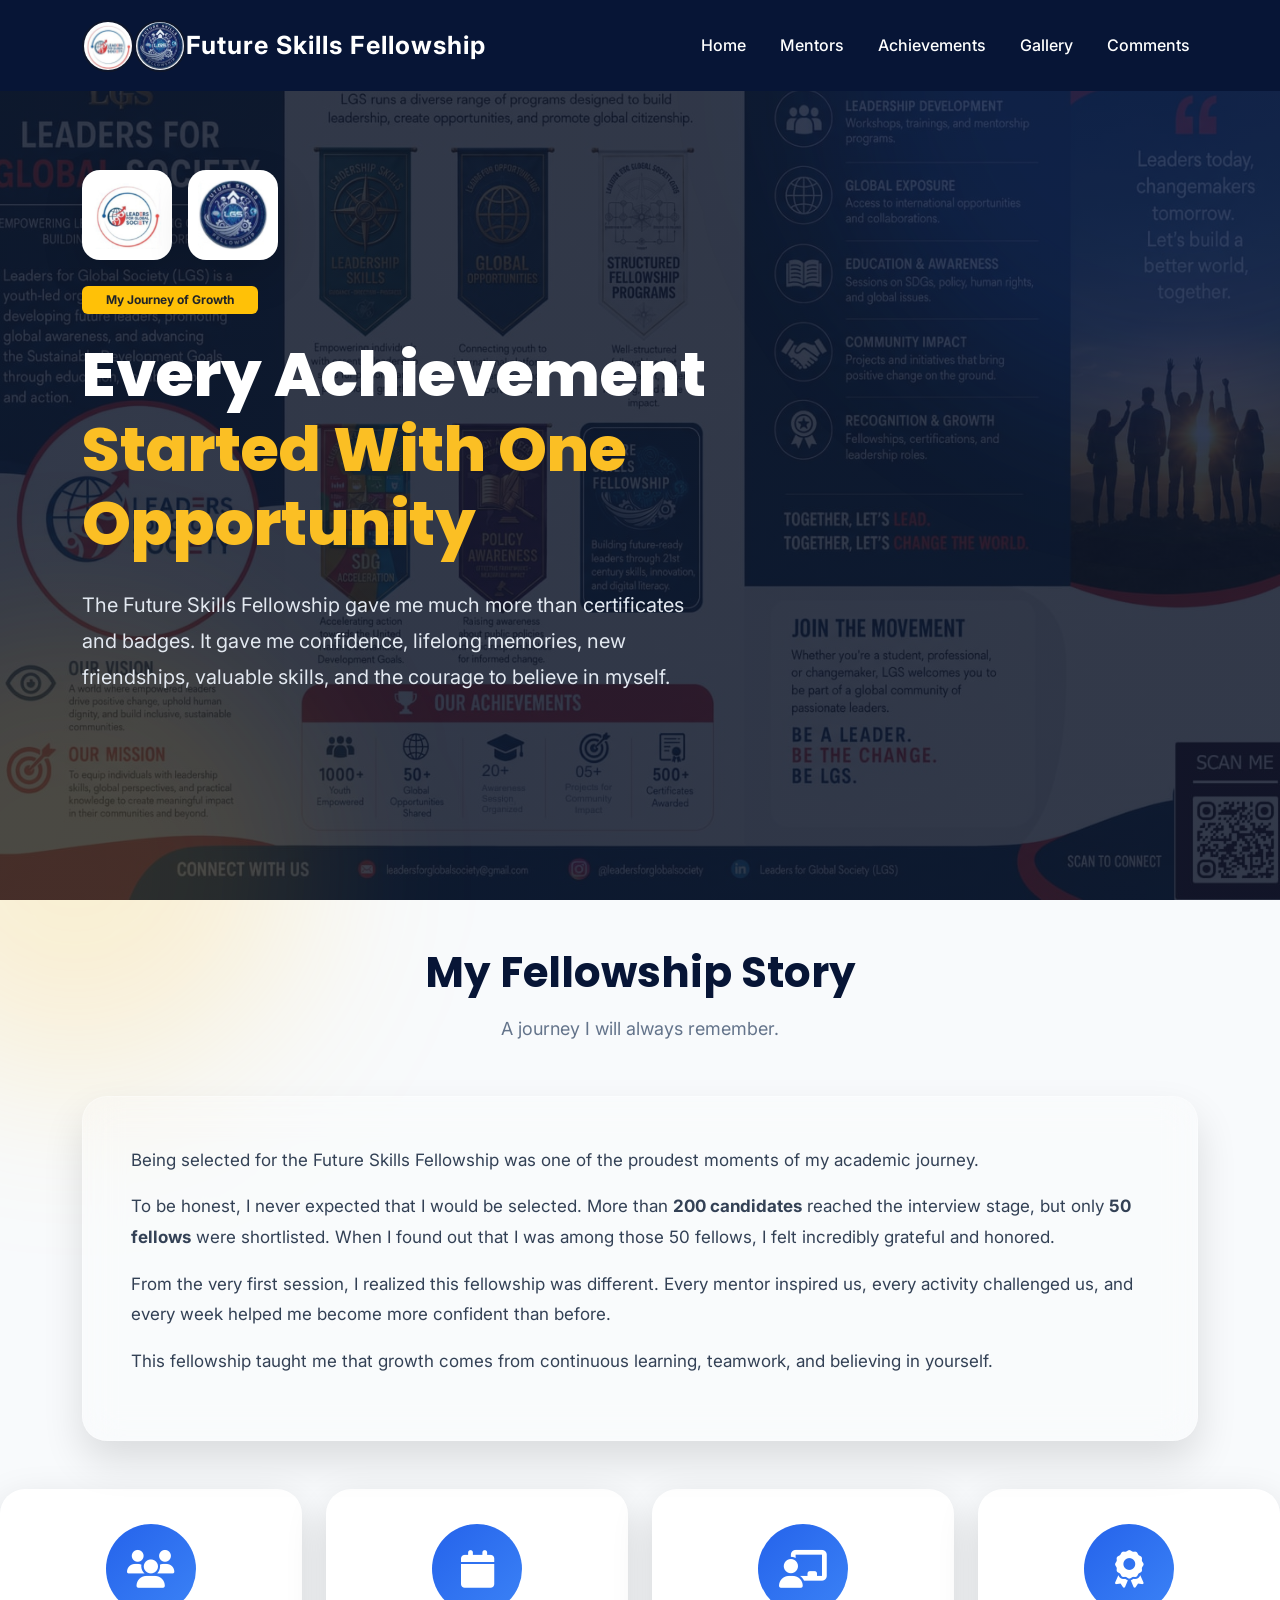
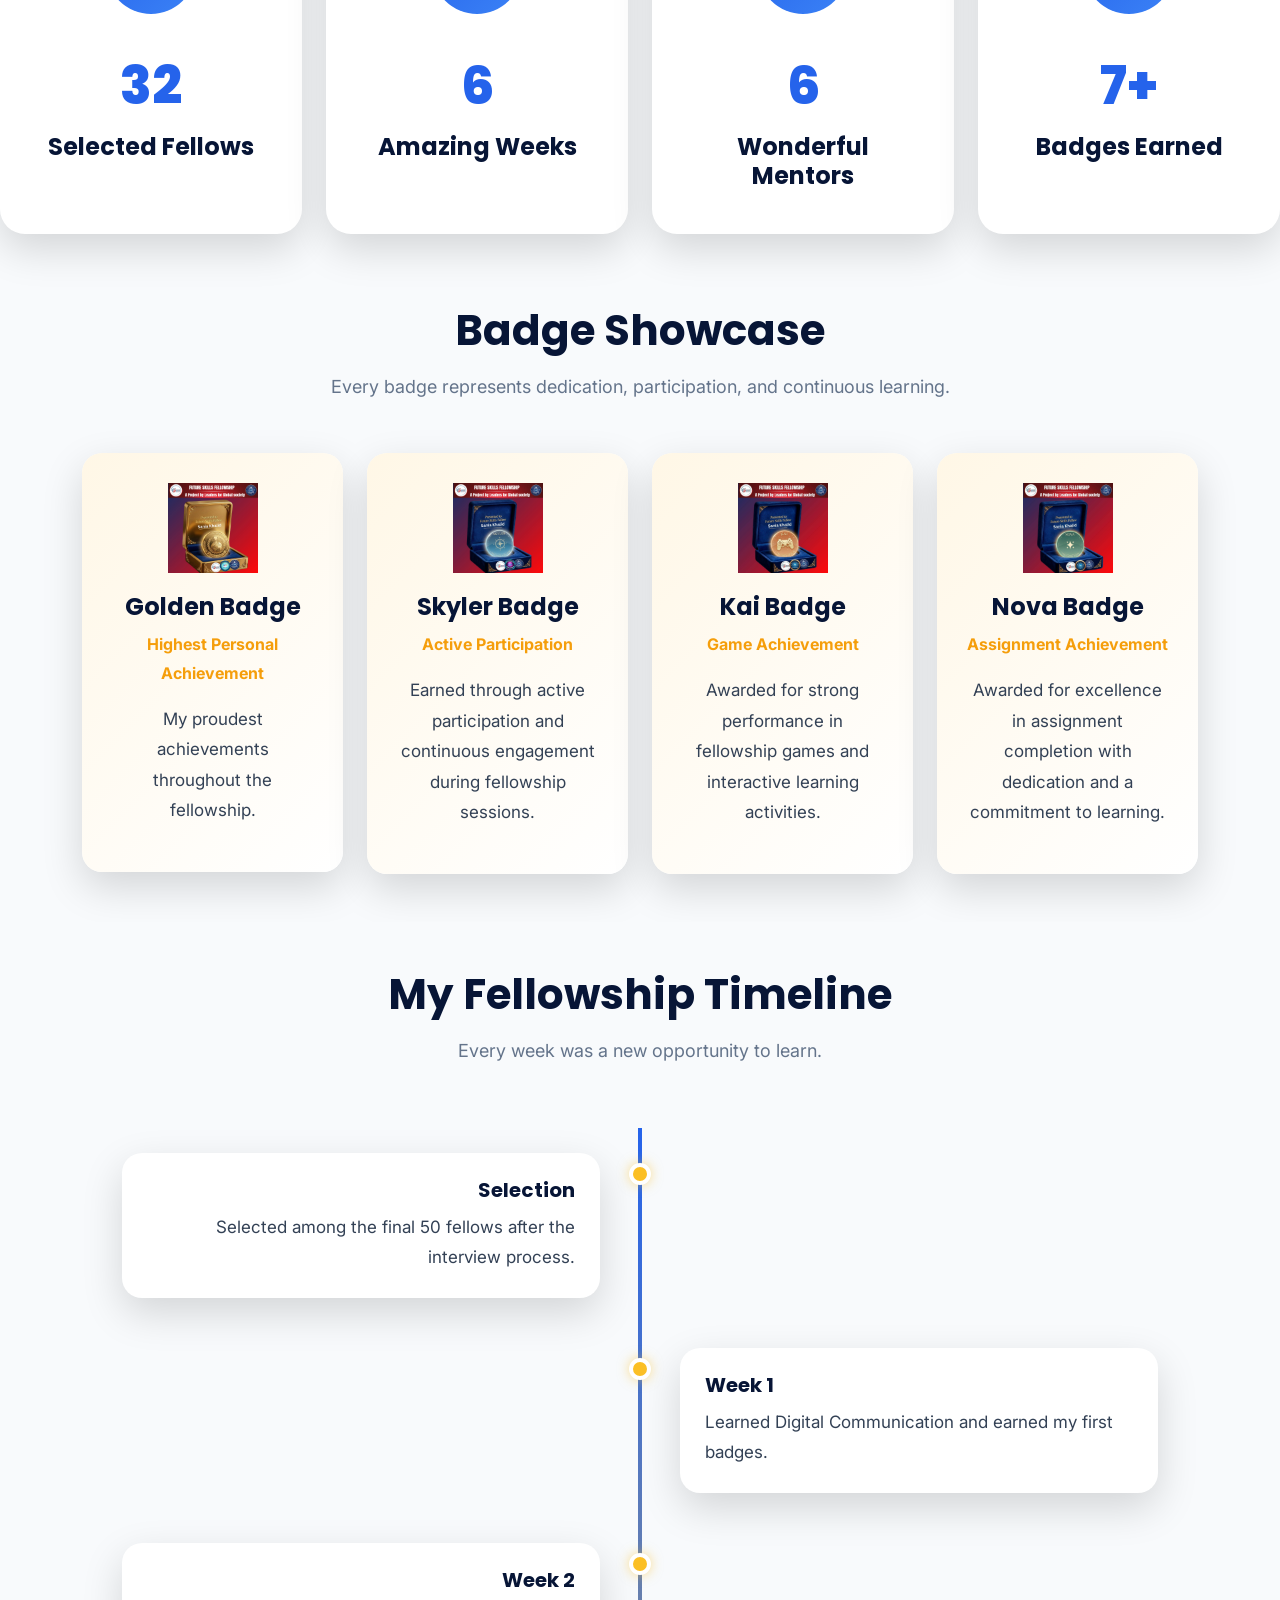
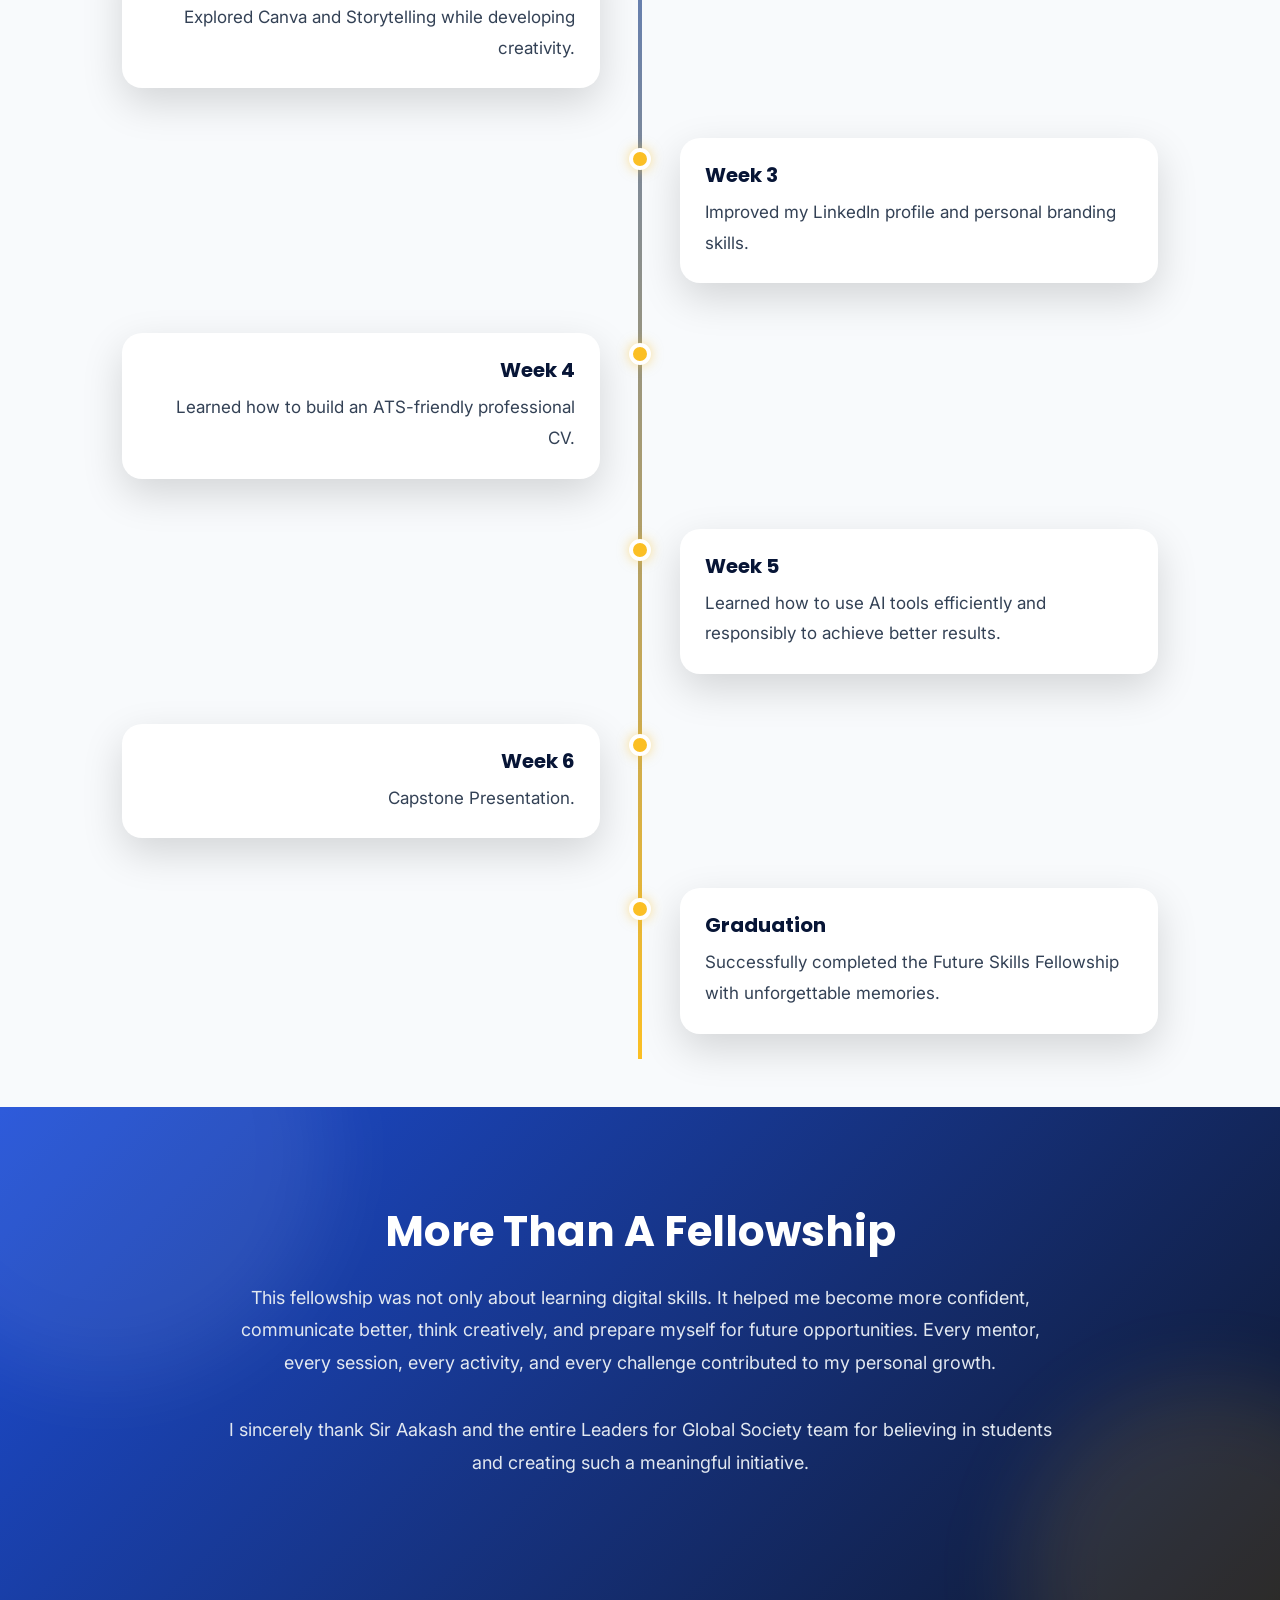
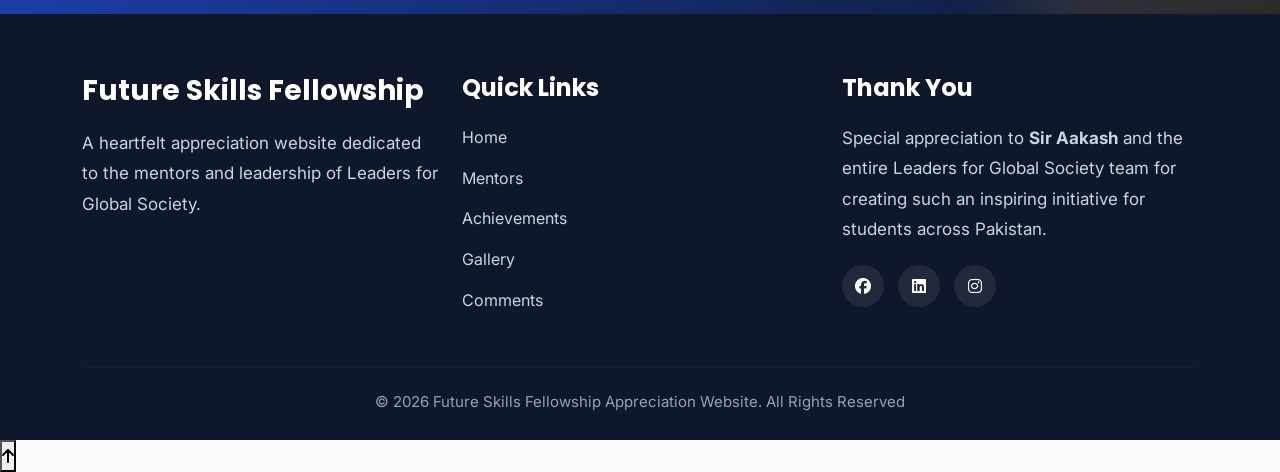
==== achievements.html @ fa4197db "first commit" ====
<!DOCTYPE html>
<html lang="en">

<head>

    <meta charset="UTF-8">
    <meta name="viewport" content="width=device-width, initial-scale=1.0">

    <title>My Journey | Future Skills Fellowship</title>

    <!-- Google Fonts -->
    <link
        href="https://fonts.googleapis.com/css2?family=Poppins:wght@300;400;500;600;700;800&family=Inter:wght@300;400;500;600&display=swap"
        rel="stylesheet">

    <!-- Bootstrap -->
    <link href="https://cdn.jsdelivr.net/npm/bootstrap@5.3.3/dist/css/bootstrap.min.css" rel="stylesheet">

    <!-- Font Awesome -->
    <link rel="stylesheet" href="https://cdnjs.cloudflare.com/ajax/libs/font-awesome/6.6.0/css/all.min.css">

    <!-- AOS -->
    <link href="https://unpkg.com/aos@2.3.4/dist/aos.css" rel="stylesheet">

    <link rel="stylesheet" href="style.css">

</head>

<body>

    <!--================ NAVBAR ================-->

    <nav class="navbar navbar-expand-lg navbar-dark fixed-top">

        <div class="container">
            <div>
          <img src="images/LGS.jpeg" class="logo-pill">
        </div>
        <!-- Logo 2: Replace text with LGS logo image if you have it -->
        <div >
          <img src="images/FSF.jpeg" class="logo-pill">
        </div>

            <a class="navbar-brand" href="index.html">

                Future Skills Fellowship

            </a>

            <button class="navbar-toggler" data-bs-toggle="collapse" data-bs-target="#navbar">

                <span class="navbar-toggler-icon"></span>

            </button>

            <div class="collapse navbar-collapse" id="navbar">

                <ul class="navbar-nav ms-auto">

                    <li class="nav-item">

                        <a class="nav-link" href="index.html">

                            Home

                        </a>

                    </li>

                    <li class="nav-item">

                        <a class="nav-link" href="mentors.html">

                            Mentors

                        </a>

                    </li>

                    <li class="nav-item">

                        <a class="nav-link active" href="achievements.html">

                            Achievements

                        </a>

                    </li>

                    <li class="nav-item">

                        <a class="nav-link" href="gallery.html">

                            Gallery

                        </a>

                    </li>
                 
                    <li class="nav-item">

                        <a class="nav-link" href="comments.php">

                            Comments

                        </a>

                    </li>

                    

                </ul>

            </div>

        </div>

    </nav>

    <!--================ HERO ================-->

    <section class="hero">

        <div class="container">

            <div class="row align-items-center">

                <div class="col-lg-7" data-aos="fade-right">
                    <div class="d-flex align-items-center mb-4">

                    <!-- LGS Logo -->
                    <img src="images/LGS.jpeg"
                        alt="LGS Logo"
                        class="logo me-3">

                    <!-- FSF Logo -->
                    <img src="images/FSF.jpeg"
                        alt="FSF Logo"
                        class="logo">

                </div>

                    <span class="badge bg-warning text-dark px-4 py-2 mb-4">

                        My Journey of Growth

                    </span>

                    <h1>

                        Every Achievement

                        <span>

                            Started With One Opportunity

                        </span>

                    </h1>

                    <p>

                        The Future Skills Fellowship gave me much more than
                        certificates and badges.

                        It gave me confidence, lifelong memories,
                        new friendships, valuable skills,
                        and the courage to believe in myself.

                    </p>

                </div>

               

            </div>

        </div>

    </section>

    <!--================ STORY ================-->

    <section class="py-5">

        <div class="container">

            <div class="text-center mb-5">

                <h2 class="section-title">

                    My Fellowship Story

                </h2>

                <p class="section-subtitle">

                    A journey I will always remember.

                </p>

            </div>

            <div class="glass-card p-5">

                <p>

                    Being selected for the Future Skills Fellowship was one of the
                    proudest moments of my academic journey.

                </p>

                <p>

                    To be honest, I never expected that I would be selected.

                    More than <strong>200 candidates</strong> reached the interview stage,
                    but only <strong>50 fellows</strong> were shortlisted.

                    When I found out that I was among those 50 fellows,
                    I felt incredibly grateful and honored.

                </p>

                <p>

                    From the very first session,
                    I realized this fellowship was different.

                    Every mentor inspired us,
                    every activity challenged us,
                    and every week helped me become
                    more confident than before.

                </p>

                <p>

                    This fellowship taught me that growth comes from
                    continuous learning, teamwork,
                    and believing in yourself.

                </p>

            </div>

        </div>

    </section>

    <!--================ COUNTERS ================-->

    <div class="row text-center">

    <div class="col-lg-3 col-md-6 mb-4">
        <div class="achievement-card">
            <i class="fas fa-users"></i>
            <div class="counter" data-target="50">0</div>
            <h4>Selected Fellows</h4>
        </div>
    </div>

    <div class="col-lg-3 col-md-6 mb-4">
        <div class="achievement-card">
            <i class="fas fa-calendar"></i>
            <div class="counter" data-target="6">0</div>
            <h4>Amazing Weeks</h4>
        </div>
    </div>

    <div class="col-lg-3 col-md-6 mb-4">
        <div class="achievement-card">
            <i class="fas fa-chalkboard-teacher"></i>
            <div class="counter" data-target="6">0</div>
            <h4>Wonderful Mentors</h4>
        </div>
    </div>

    <div class="col-lg-3 col-md-6 mb-4">
        <div class="achievement-card">
            <i class="fas fa-award"></i>
            <div class="counter" data-target="7">0</div>
            <h4>Badges Earned</h4>
        </div>
    </div>

</div>

    <!--================ BADGE SHOWCASE ================-->

    <section class="py-5">

        <div class="container">

            <div class="text-center mb-5" data-aos="fade-up">

                <h2 class="section-title">
                    Badge Showcase
                </h2>

                <p class="section-subtitle">
                    Every badge represents dedication, participation, and continuous learning.
                </p>

            </div>

            <div class="row g-4">

                <!-- Golden Badge -->

                <div class="col-lg-3 col-md-6">

                    <div class="badge-card text-center">

                        <img src="images/goldenbadge.jpeg" alt="Golden Badge">

                        <h4>Golden Badge</h4>

                        <span>Highest Personal Achievement</span>

                        <p class="mt-3">

                            <!--Receiving the Golden Badge was an unforgettable moment.
                            I truly never expected to earn it, and it became one of-->
                            My proudest achievements throughout the fellowship.

                        </p>

                    </div>

                </div>

                <!-- Skyler -->

                <div class="col-lg-3 col-md-6">

                    <div class="badge-card text-center">

                        <img src="images/skyler.jpeg" alt="Skyler Badge">

                        <h4>Skyler Badge</h4>

                        <span>Active Participation</span>

                        <p class="mt-3">

                            Earned through active participation
                           <!--enthusiasm, -->and continuous engagement
                            during fellowship sessions.

                        </p>

                    </div>

                </div>

                <!-- Kai -->

                <div class="col-lg-3 col-md-6">

                    <div class="badge-card text-center">

                        <img src="images/kai.jpeg" alt="Kai Badge">

                        <h4>Kai Badge</h4>

                        <span>Game Achievement</span>

                        <p class="mt-3">

                            Awarded for strong performance
                            in fellowship games and interactive
                            learning activities.

                        </p>

                    </div>

                </div>

                <!-- Nova -->

                <div class="col-lg-3 col-md-6">

                    <div class="badge-card text-center">

                        <img src="images/nova.jpeg" alt="Nova Badge">

                        <h4>Nova Badge</h4>

                        <span>Assignment Achievement</span>

                        <p class="mt-3">

                        Awarded for excellence
                        in assignment completion with dedication
                       and a commitment to learning.



                        </p>

                    </div>

                </div>

            </div>

        </div>

    </section>


    <!--================ TIMELINE ================-->

    <section class="py-5 bg-light">

        <div class="container">

            <div class="text-center mb-5">

                <h2 class="section-title">

                    My Fellowship Timeline

                </h2>

                <p class="section-subtitle">

                    Every week was a new opportunity to learn.

                </p>

            </div>

            <div class="timeline">

                <div class="timeline-item">

                    <div class="timeline-dot"></div>

                    <div class="timeline-content">

                        <h5>Selection</h5>

                        <p>

                            Selected among the final 50 fellows after the interview process.

                        </p>

                    </div>

                </div>

                <div class="timeline-item">

                    <div class="timeline-dot"></div>

                    <div class="timeline-content">

                        <h5>Week 1</h5>

                        <p>

                            Learned Digital Communication and earned my first badges.

                        </p>

                    </div>

                </div>

                <div class="timeline-item">

                    <div class="timeline-dot"></div>

                    <div class="timeline-content">

                        <h5>Week 2</h5>

                        <p>

                            Explored Canva and Storytelling while developing creativity.

                        </p>

                    </div>

                </div>

                <div class="timeline-item">

                    <div class="timeline-dot"></div>

                    <div class="timeline-content">

                        <h5>Week 3</h5>

                        <p>

                            Improved my LinkedIn profile and personal branding skills.

                        </p>

                    </div>

                </div>

                <div class="timeline-item">

                    <div class="timeline-dot"></div>

                    <div class="timeline-content">

                        <h5>Week 4</h5>

                        <p>

                            Learned how to build an ATS-friendly professional CV.

                        </p>

                    </div>

                </div>
                 <div class="timeline-item">

                    <div class="timeline-dot"></div>

                    <div class="timeline-content">

                        <h5>Week 5</h5>

                        <p>

                             Learned how to use AI tools efficiently and responsibly to achieve better results.

                        </p>

                    </div>

                </div>
                 <div class="timeline-item">

                    <div class="timeline-dot"></div>

                    <div class="timeline-content">

                        <h5>Week 6</h5>

                        <p>

                             Capstone Presentation.

                        </p>

                    </div>

                </div>

                <div class="timeline-item">

                    <div class="timeline-dot"></div>

                    <div class="timeline-content">

                        <h5>Graduation</h5>

                        <p>

                            Successfully completed the Future Skills Fellowship with unforgettable memories.

                        </p>

                    </div>

                </div>

            </div>

        </div>

    </section>


    <!--================ FINAL MESSAGE ================-->

    <section class="cta-section">

        <div class="container text-center">

            <h2>

                More Than A Fellowship

            </h2>

            <p>

                This fellowship was not only about learning digital skills.

                It helped me become more confident, communicate better,
                think creatively, and prepare myself for future opportunities.

                Every mentor, every session, every activity,
                and every challenge contributed to my personal growth.

            </p>

            <p>

                I sincerely thank Sir Aakash and the entire Leaders for Global Society team
                for believing in students and creating such a meaningful initiative.

            </p>

        </div>

    </section>


    <!--================ FOOTER ================-->

    
<footer class="footer">

    <div class="container">

        <div class="row gy-4 text-center text-lg-start">

            <!-- About -->
            <div class="col-lg-4 col-md-6">

                <h3>Future Skills Fellowship</h3>

                <p>
                    A heartfelt appreciation website dedicated to the mentors
                    and leadership of Leaders for Global Society.
                </p>

               <!-- <a href="https://leadersforglobalsociety.com/" target="_blank" class="footer-btn">
                    Visit LGS Website
                </a>-->

            </div>

            <!-- Quick Links -->
            <div class="col-lg-4 col-md-6">

                <h4>Quick Links</h4>

                <ul class="footer-links">

                    <li><a href="index.html">Home</a></li>
                    <li><a href="mentors.html">Mentors</a></li>
                    <li><a href="achievements.html">Achievements</a></li>
                    <li><a href="gallery.html">Gallery</a></li>
                     <li><a href="comments.php">Comments</a></li>
                    
                    

                </ul>

            </div>

            <!-- Thank You -->
            <div class="col-lg-4 col-md-12">

                <h4>Thank You</h4>

                <p>
                    Special appreciation to
                    <strong>Sir Aakash</strong> and the entire
                    Leaders for Global Society team for creating
                    such an inspiring initiative for students
                    across Pakistan.
                </p>

                <div class="social-links">

                    <a href="https://www.facebook.com/share/19L5i7r3ee/" target="_blank">
                        <i class="fab fa-facebook"></i>
                    </a>

                    <a href="https://www.linkedin.com/company/leaders-for-global-society-lgs/" target="_blank">
                        <i class="fab fa-linkedin"></i>
                    </a>

                    <a href="https://www.instagram.com/leadersforglobalsociety.lgs?igsh=OTRndDU2OW9kaGQx" target="_blank">
                        <i class="fab fa-instagram"></i>
                    </a>

                </div>

            </div>

        </div>

        <hr>

        <div class="copyright text-center">

            © 2026 Future Skills Fellowship Appreciation Website. All Rights Reserved

            <br>

            

        </div>

    </div>

</footer>



    <!--================ JAVASCRIPT ================-->

    <script src="https://cdn.jsdelivr.net/npm/bootstrap@5.3.3/dist/js/bootstrap.bundle.min.js"></script>

    <script src="https://unpkg.com/aos@2.3.4/dist/aos.js"></script>

    <script>
        AOS.init({
            duration: 1000,
            once: true
        });
    </script>

    <script src="script.js"></script>

</body>

</html>
---- style.css ----
@import url('https://fonts.googleapis.com/css2?family=Poppins:wght@300;400;500;600;700;800&family=Inter:wght@300;400;500;600&display=swap');


/*=========================
        ROOT VARIABLES
=========================*/

:root {

    --primary: #071536;

    --secondary: #2563EB;

    --accent: #FBBF24;

    --white: #ffffff;

    --dark: #020617;

    --light: #F8FAFC;

    --gray: #64748B;

    --text: #334155;

    --glass: rgba(255, 255, 255, .15);

    --border: rgba(255, 255, 255, .25);

    --shadow: 0 15px 40px rgba(0, 0, 0, .15);

    --radius: 22px;

}


/*=========================
        RESET
=========================*/

* {

    margin: 0;

    padding: 0;

    box-sizing: border-box;

}

html {

    scroll-behavior: smooth;

    overflow-x: hidden;

}

body {

    font-family: 'Inter', sans-serif;

    background: var(--light);

    color: var(--text);

    overflow-x: hidden;

    line-height: 1.8;

}


/*=========================
SCROLLBAR
=========================*/

::-webkit-scrollbar {

    width: 10px;

}

::-webkit-scrollbar-track {

    background: #E2E8F0;

}

::-webkit-scrollbar-thumb {

    background: linear-gradient(var(--secondary), var(--accent));

    border-radius: 20px;

}

::-webkit-scrollbar-thumb:hover {

    background: var(--primary);

}


/*=========================
TEXT
=========================*/

h1,
h2,
h3,
h4,
h5 {

    font-family: 'Poppins', sans-serif;

    font-weight: 700;

    color: var(--primary);

}

p {

    font-size: 17px;

    color: var(--text);

}

a {

    text-decoration: none;

    transition: .35s;

}

img {

    max-width: 100%;

    display: block;

}


/*=========================
SECTION
=========================*/

section {

    padding: 100px 0;

    position: relative;

}


/*=========================
BACKGROUND SHAPES
=========================*/

body::before {

    content: "";

    position: fixed;

    top: -250px;

    right: -180px;

    width: 550px;

    height: 550px;

    background: #2563EB20;

    border-radius: 50%;

    filter: blur(80px);

    z-index: -2;

}

body::after {

    content: "";

    position: fixed;

    bottom: -180px;

    left: -150px;

    width: 450px;

    height: 450px;

    background: #FBBF2430;

    border-radius: 50%;

    filter: blur(90px);

    z-index: -2;

}


/*=========================
NAVBAR
=========================*/

.navbar {

    /*background: rgba(15, 23, 42, .75);*/background: #071536;

    backdrop-filter: blur(18px);

    padding: 18px 0;

    transition: .4s;

}

.navbar.scrolled {

    padding: 12px 0;

    /*background: #0F172A;*/background: #071536;

}

.navbar-brand {

    font-size: 25px;

    font-weight: 700;

    color: #fff !important;

    letter-spacing: 1px;

}

.nav-link {

    color: #fff !important;

    margin-left: 18px;

    font-weight: 500;

    position: relative;

}

.nav-link::after {

    content: "";

    position: absolute;

    left: 0;

    bottom: -8px;

    width: 0;

    height: 3px;

    background: var(--accent);

    transition: .4s;

}

.nav-link:hover::after {

    width: 100%;

}

.nav-link:hover {

    color: var(--accent) !important;

}


/*=========================
BUTTON
=========================*/

.btn {

    padding: 14px 36px;

    border-radius: 50px;

    font-weight: 600;

    transition: .4s;

}

.btn-warning {

    background: linear-gradient(135deg, #4f55ff, #FBBF24);

    border: none;

    color: #111827;

}

.btn-warning:hover {

    transform: translateY(-6px);

    box-shadow: 0 15px 35px rgba(251, 191, 36, .45);

}

.btn-primary {

    background: linear-gradient(135deg, #2563EB, #1D4ED8);

    border: none;

}

.btn-primary:hover {

    transform: translateY(-6px);

    box-shadow: 0 15px 35px rgba(37, 99, 235, .4);

}


/*=========================
HERO
=========================*/

.hero {

    min-height: 100vh;

    display: flex;

    align-items: center;

    background:

        linear-gradient(rgba(15, 23, 42, .85),

            rgba(15, 23, 42, .85)),

        url("images/hero.jpeg");

    background-size: cover;

    background-position: center;

    position: relative;

    overflow: hidden;

}

.hero::before {

    content: "";

    position: absolute;

    width: 700px;

    height: 700px;

    border-radius: 50%;

    background: #2563EB20;

    top: -280px;

    right: -250px;

    filter: blur(80px);

}

.hero::after {

    content: "";

    position: absolute;

    width: 500px;

    height: 500px;

    border-radius: 50%;

    background: #FBBF2420;

    bottom: -220px;

    left: -180px;

    filter: blur(80px);

}

.hero .container {

    position: relative;

    z-index: 5;

}

.logo {

    width: 90px;

    height: 90px;

    object-fit: contain;

    padding: 10px;

    background: #fff;

    border-radius: 18px;

    box-shadow: var(--shadow);

    transition: .5s;

}

.logo:hover {

    transform: rotate(8deg) scale(1.05);

}

.hero h1 {

    font-size: 62px;

    font-weight: 800;

    line-height: 1.2;

    color: #fff;

    margin-bottom: 25px;

}

.hero h1 span {

    color: var(--accent);

}

.hero p {

    font-size: 20px;

    color: #E2E8F0;

    margin-bottom: 35px;

    max-width: 650px;

}

.hero-image {

    animation: float 4s ease-in-out infinite;

    filter: drop-shadow(0 30px 50px rgba(0, 0, 0, .4));

}


/*=========================
FLOAT
=========================*/

@keyframes float {

    0% {

        transform: translateY(0);

    }

    50% {

        transform: translateY(-18px);

    }

    100% {

        transform: translateY(0);

    }

}


/*=========================
ABOUT
=========================*/

#about {

    /*background: #071536;*/background: white;

}

#about img {

    border-radius: 25px;

    transition: .5s;

    box-shadow: var(--shadow);

}

#about img:hover {

    transform: scale(1.03);

}

#about h2 {

    margin-bottom: 25px;

}


/*=========================
JOURNEY
=========================*/

.journey {

    background: linear-gradient(135deg, #EFF6FF, #F8FAFC);

}

.journey img {

    border-radius: 25px;

    box-shadow: var(--shadow);

    transition: .5s;

}

.journey img:hover {

    transform: scale(1.03);

}


/*=========================
SPECIAL THANKS
=========================*/

.card {

    border: none;

    border-radius: 25px;

    transition: .45s;

    overflow: hidden;

}

.card:hover {

    transform: translateY(-12px);

    box-shadow: 0 20px 45px rgba(0, 0, 0, .15);

}

.shadow-lg {

    box-shadow: 0 20px 45px rgba(0, 0, 0, .15) !important;

}


/*=========================
SECTION TITLE
=========================*/

.section-title {

    font-size: 42px;

    margin-bottom: 15px;

}

.section-subtitle {

    color: var(--gray);

    font-size: 18px;

    margin-bottom: 50px;

}


/*=========================
GLASS EFFECT
=========================*/

.glass {

    background: rgba(255, 255, 255, .18);

    backdrop-filter: blur(18px);

    border: 1px solid rgba(255, 255, 255, .25);

    border-radius: 25px;

}


/*=========================
IMAGE RADIUS
=========================*/

.rounded-4 {

    border-radius: 25px !important;

}


/*=========================
UTILITY
=========================*/

.text-warning {

    color: var(--accent) !important;

}

.bg-light {

    background: #F8FAFC !important;

}

.bg-dark {

    background: #0F172A !important;

}

/*==================================================
            PART 2A - MENTOR SECTION
==================================================*/

.mentor-card {

    background: rgba(255, 255, 255, .85);

    backdrop-filter: blur(20px);

    border: 1px solid rgba(255, 255, 255, .25);

    border-radius: 25px;

    overflow: hidden;

    transition: .45s ease;

    position: relative;

}

.mentor-card::before {

    content: "";

    position: absolute;

    width: 100%;

    height: 5px;

    top: 0;

    left: 0;

    background: linear-gradient(90deg, var(--secondary), var(--accent));

}

.mentor-card:hover {

    transform: translateY(-12px);

    box-shadow: 0 25px 50px rgba(37, 99, 235, .18);

}

.mentor-card img {

    width: 100%;

    height: 330px;

    object-fit: cover;

    transition: .6s;

}

.mentor-card:hover img {

    transform: scale(1.08);

}

.mentor-card .card-body {

    padding: 30px;

}

.mentor-card h5 {

    font-size: 24px;

    margin-bottom: 8px;

}

.mentor-card small {

    font-size: 15px;

    color: var(--secondary);

    font-weight: 600;

}

.mentor-card p {

    margin-top: 20px;

    color: var(--gray);

    line-height: 1.8;

}

/*=============================
    IMAGE PLACEHOLDER
=============================*/

.image-placeholder {

    width: 180px;

    height: 180px;

    margin: auto;

    border-radius: 50%;

    background: #EEF4FF;

    border: 3px dashed var(--secondary);

    display: flex;

    align-items: center;

    justify-content: center;

    flex-direction: column;

    color: var(--secondary);

    font-weight: 600;

    transition: .4s;

}

.image-placeholder i {

    font-size: 42px;

    margin-bottom: 10px;

}

.image-placeholder:hover {

    background: var(--secondary);

    color: #fff;

}

/*=============================
SOCIAL ICONS
=============================*/

.social-icons {

    display: flex;

    justify-content: center;

    gap: 12px;

    margin-top: 18px;

}

.social-icons a {

    width: 42px;

    height: 42px;

    background: #EEF2FF;

    border-radius: 50%;

    display: flex;

    align-items: center;

    justify-content: center;

    color: var(--secondary);

    transition: .4s;

}

.social-icons a:hover {

    background: var(--secondary);

    color: white;

    transform: translateY(-5px);

}

/*=============================
QUOTE
=============================*/

.mentor-quote {

    font-style: italic;

    color: #64748B;

    border-left: 4px solid var(--accent);

    padding-left: 15px;

    margin-top: 18px;

}

/*==================================================
            ACHIEVEMENT SECTION
==================================================*/

.achievement-card {

    background: white;

    border-radius: 25px;

    padding: 35px;

    text-align: center;

    transition: .45s;

    box-shadow: var(--shadow);

    height: 100%;

}

.achievement-card:hover {

    transform: translateY(-12px);

}

.achievement-card i {

    width: 90px;

    height: 90px;

    background: linear-gradient(135deg, var(--secondary), #3B82F6);

    color: white;

    border-radius: 50%;

    display: flex;

    align-items: center;

    justify-content: center;

    font-size: 38px;

    margin: auto;

    margin-bottom: 25px;

    transition: .4s;

}

.achievement-card:hover i {

    transform: rotate(12deg) scale(1.08);

}

.achievement-card h3 {

    margin-bottom: 15px;

}

.achievement-card p {

    color: #64748B;

}

/*=============================
BADGES
=============================*/

.badge-card {

    border-radius: 20px;

    padding: 30px;

    background: linear-gradient(135deg, #FFF7E6, #FFFFFF);

    box-shadow: var(--shadow);

    transition: .4s;

}

.badge-card:hover {

    transform: scale(1.04);

}

.badge-card img {

    width: 90px;

    margin: auto;

}

.badge-card h4 {

    margin-top: 20px;

}

.badge-card span {

    color: #F59E0B;

    font-weight: 700;

}

/*=============================
COUNTER
=============================*/

.counter {

    font-size: 52px;

    font-weight: 800;

    color: var(--secondary);

    font-family: 'Poppins', sans-serif;

}

.counter-title {

    font-size: 18px;

    color: var(--gray);

}

/*=============================
TIMELINE
=============================*/

.timeline {

    position: relative;

    margin-top: 60px;

}

.timeline::before {

    content: "";

    position: absolute;

    left: 50%;

    top: 0;

    width: 4px;

    height: 100%;

    background: linear-gradient(var(--secondary), var(--accent));

    transform: translateX(-50%);

}

.timeline-item {

    position: relative;

    width: 50%;

    padding: 25px 40px;

}

.timeline-item:nth-child(odd) {

    left: 0;

    text-align: right;

}

.timeline-item:nth-child(even) {

    left: 50%;

}

.timeline-dot {

    position: absolute;

    width: 22px;

    height: 22px;

    background: var(--accent);

    border: 4px solid white;

    border-radius: 50%;

    top: 35px;

    right: -11px;

    box-shadow: 0 0 12px rgba(251, 191, 36, .5);

}

.timeline-item:nth-child(even) .timeline-dot {

    left: -11px;

}

.timeline-content {

    background: white;

    border-radius: 20px;

    padding: 25px;

    box-shadow: var(--shadow);

}

.timeline-content h5 {

    margin-bottom: 10px;

}

.timeline-content p {

    margin: 0;

}

/*=============================
SECTION DIVIDER
=============================*/

.wave-divider {

    position: absolute;

    bottom: 0;

    left: 0;

    width: 100%;

    overflow: hidden;

    line-height: 0;

}

.wave-divider svg {

    display: block;

    width: 100%;

    height: 90px;

}

/*==================================================
            PART 2B - GALLERY SECTION
==================================================*/

.gallery-section {
    background: linear-gradient(135deg, #F8FAFC, #EEF4FF);
}

.gallery-card {
    position: relative;
    overflow: hidden;
    border-radius: 24px;
    cursor: pointer;
    box-shadow: 0 15px 35px rgba(0, 0, 0, .12);
    transition: .45s;
}

.gallery-card img {
    width: 100%;
    height: 280px;
    object-fit: cover;
    transition: .6s;
}

.gallery-card:hover img {
    transform: scale(1.1);
}

.gallery-overlay {
    position: absolute;
    inset: 0;
    background: linear-gradient(to top,
            rgba(15, 23, 42, .92),
            rgba(15, 23, 42, .15));
    opacity: 0;
    display: flex;
    justify-content: center;
    align-items: center;
    flex-direction: column;
    transition: .45s;
}

.gallery-card:hover .gallery-overlay {
    opacity: 1;
}

.gallery-overlay h4 {
    color: #fff;
    margin-bottom: 10px;
}

.gallery-overlay p {
    color: #E2E8F0;
}

.gallery-card:hover {
    transform: translateY(-10px);
}


/*==================================
IMAGE SHINE EFFECT
==================================*/

.gallery-card::before {

    content: "";

    position: absolute;

    top: -120%;

    left: -40%;

    width: 60%;

    height: 220%;

    background: rgba(255, 255, 255, .28);

    transform: rotate(25deg);

    transition: .8s;

    z-index: 5;

}

.gallery-card:hover::before {

    left: 150%;

}


/*==================================================
                    CTA
==================================================*/

.cta-section {

    background: linear-gradient(135deg, #1D4ED8, #0F172A);

    color: white;

    text-align: center;

    position: relative;

    overflow: hidden;

}

.cta-section::before {

    content: "";

    position: absolute;

    width: 450px;

    height: 450px;

    border-radius: 50%;

    background: rgba(255, 255, 255, .08);

    top: -180px;

    left: -120px;

    filter: blur(40px);

}

.cta-section::after {

    content: "";

    position: absolute;

    width: 380px;

    height: 380px;

    border-radius: 50%;

    background: rgba(251, 191, 36, .12);

    bottom: -150px;

    right: -120px;

    filter: blur(40px);

}

.cta-section .container {

    position: relative;

    z-index: 2;

}

.cta-section h2 {

    color: white;

    font-size: 42px;

    margin-bottom: 25px;

}

.cta-section p {

    color: #E2E8F0;

    font-size: 18px;

    max-width: 850px;

    margin: auto;

    margin-bottom: 35px;

}


/*==================================================
                    FOOTER
==================================================*/

/*footer {

    background: #020617;

    padding: 70px 0 25px;

    color: #CBD5E1;

}

footer h3,
footer h4 {

    color: white;

    margin-bottom: 20px;

}

footer p {

    color: #94A3B8;

}

.footer-links {

    list-style: none;

    padding: 0;

}

.footer-links li {

    margin-bottom: 12px;

}

.footer-links a {

    color: #CBD5E1;

    transition: .35s;

}

.footer-links a:hover {

    color: var(--accent);

    padding-left: 8px;

}

.footer-social {

    display: flex;

    gap: 15px;

    margin-top: 20px;

}

.footer-social a {

    width: 45px;

    height: 45px;

    border-radius: 50%;

    display: flex;

    align-items: center;

    justify-content: center;

    background: #1E293B;

    color: white;

    transition: .4s;

}

.footer-social a:hover {

    background: var(--accent);

    color: #111827;

    transform: translateY(-6px);

}

.copyright {

    margin-top: 50px;

    padding-top: 20px;

    border-top: 1px solid rgba(255, 255, 255, .08);

    text-align: center;

    color: #94A3B8;

}
*/
/* Footer */

.footer{
    background:#0F172A;
    color:#fff;
    padding:60px 0 25px;
}

.footer h3,
.footer h4{
    color:#fff;
    margin-bottom:20px;
    font-weight:700;
}

.footer p{
    color:#CBD5E1;
    line-height:1.8;
}

.footer-links{
    list-style:none;
    padding:0;
    margin:0;
}

.footer-links li{
    margin-bottom:12px;
}

.footer-links a{
    color:#CBD5E1;
    text-decoration:none;
    transition:.3s;
}

.footer-links a:hover{
    color:#38BDF8;
    padding-left:6px;
}

.footer-btn{
    display:inline-block;
    margin-top:15px;
    background:#38BDF8;
    color:#fff;
    padding:10px 22px;
    border-radius:30px;
    text-decoration:none;
    transition:.3s;
}

.footer-btn:hover{
    background:#0EA5E9;
    color:#fff;
}

.social-links{
    margin-top:20px;
}

.social-links a{
    display:inline-flex;
    justify-content:center;
    align-items:center;
    width:42px;
    height:42px;
    margin-right:10px;
    border-radius:50%;
    background:rgba(255,255,255,.08);
    color:#fff;
    text-decoration:none;
    transition:.3s;
}

.social-links a:hover{
    background:#38BDF8;
    transform:translateY(-4px);
}

.footer hr{
    border-color:rgba(255,255,255,.1);
    margin:40px 0 20px;
}

.copyright{
    color:#94A3B8;
    font-size:15px;
}

/* Mobile */

@media (max-width:991px){

    .footer{
        text-align:center;
    }

    .footer .col-lg-4,
    .footer .col-md-6,
    .footer .col-md-12{
        margin-bottom:35px;
    }

    .footer-links li{
        margin-bottom:10px;
    }

    .footer-links a:hover{
        padding-left:0;
    }

    .social-links a{
        margin:0 6px;
    }

    .footer-btn{
        margin-top:20px;
    }
}

/*==================================================
            BACK TO TOP BUTTON
==================================================*/

#backToTop {

    position: fixed;

    bottom: 35px;

    right: 30px;

    width: 55px;

    height: 55px;

    border: none;

    border-radius: 50%;

    background: linear-gradient(135deg, var(--secondary), var(--accent));

    color: white;

    font-size: 22px;

    cursor: pointer;

    display: flex;

    align-items: center;

    justify-content: center;

    box-shadow: 0 12px 25px rgba(0, 0, 0, .18);

    opacity: 0;

    visibility: hidden;

    transition: .4s;

    z-index: 999;

}

#backToTop.show {

    opacity: 1;

    visibility: visible;

}

#backToTop:hover {

    transform: translateY(-8px) rotate(360deg);

}


/*==================================================
            SCROLL PROGRESS BAR
==================================================*/

#progressBar {

    position: fixed;

    top: 0;

    left: 0;

    height: 5px;

    width: 0;

    background: linear-gradient(90deg,
            var(--secondary),
            var(--accent));

    z-index: 99999;

}


/*==================================================
                HOVER GLOW
==================================================*/

.glow {

    transition: .4s;

}

.glow:hover {

    box-shadow:

        0 0 20px rgba(37, 99, 235, .25),

        0 0 45px rgba(251, 191, 36, .18);

}


/*==================================================
            GLASS PANEL
==================================================*/

.glass-card {

    background: rgba(255, 255, 255, .18);

    backdrop-filter: blur(18px);

    border: 1px solid rgba(255, 255, 255, .3);

    border-radius: 25px;

    box-shadow: 0 20px 40px rgba(0, 0, 0, .12);

}


/*==================================================
            RIPPLE BUTTON EFFECT
==================================================*/

.btn {

    position: relative;

    overflow: hidden;

}

.btn span {

    position: relative;

    z-index: 2;

}

.btn::before {

    content: "";

    position: absolute;

    top: 50%;

    left: 50%;

    width: 0;

    height: 0;

    border-radius: 50%;

    background: rgba(255, 255, 255, .25);

    transform: translate(-50%, -50%);

    transition: .5s;

}

.btn:hover::before {

    width: 350px;

    height: 350px;

}


/*==================================================
                FADE ANIMATION
==================================================*/

.fade-up {

    animation: fadeUp 1s ease forwards;

}

@keyframes fadeUp {

    0% {

        opacity: 0;

        transform: translateY(40px);

    }

    100% {

        opacity: 1;

        transform: translateY(0);

    }

}


/*==================================================
            ZOOM ANIMATION
==================================================*/

.zoom {

    animation: zoomIn 1s ease;

}

@keyframes zoomIn {

    0% {

        transform: scale(.8);

        opacity: 0;

    }

    100% {

        transform: scale(1);

        opacity: 1;

    }

}


/*==================================================
            FLOATING ICONS
==================================================*/

.float-icon {

    animation: floating 4s ease-in-out infinite;

}

@keyframes floating {

    0% {

        transform: translateY(0px);

    }

    50% {

        transform: translateY(-15px);

    }

    100% {

        transform: translateY(0px);

    }

}

/*==================================================
        PART 3 - RESPONSIVE & FINAL POLISH
==================================================*/


/*==============================
        TABLETS
==============================*/

@media (max-width:992px) {

    .hero {

        text-align: center;

        padding-top: 140px;

        min-height: auto;

        padding-bottom: 100px;

    }

    .hero h1 {

        font-size: 48px;

    }

    .hero p {

        margin: auto;

        margin-bottom: 35px;

    }

    .hero-image {

        margin-top: 60px;

        max-width: 450px;

        margin-left: auto;

        margin-right: auto;

    }

    .logo {

        width: 80px;

        height: 80px;

    }

    .timeline::before {

        left: 25px;

    }

    .timeline-item {

        width: 100%;

        padding-left: 70px;

        padding-right: 20px;

        left: 0 !important;

        text-align: left !important;

        margin-bottom: 40px;

    }

    .timeline-dot {

        left: 15px !important;

        right: auto;

    }

    .section-title {

        font-size: 36px;

    }

}


/*==============================
        MOBILE
==============================*/

@media (max-width:768px) {

    section {

        padding: 80px 0;

    }

    .navbar {

        padding: 14px 0;

    }

    .navbar-brand {

        font-size: 20px;

    }

    .nav-link {

        margin-left: 0;

        padding: 12px 0;

    }

    .hero h1 {

        font-size: 38px;

        line-height: 1.3;

    }

    .hero p {

        font-size: 17px;

    }

    .logo {

        width: 65px;

        height: 65px;

    }

    .btn {

        width: 100%;

        margin-bottom: 15px;

    }

    .mentor-card img {

        height: 260px;

    }

    .gallery-card img {

        height: 220px;

    }

    .cta-section h2 {

        font-size: 32px;

    }

    .counter {

        font-size: 40px;

    }

    footer {

        text-align: center;

    }

    .footer-social {

        justify-content: center;

    }

}


/*==============================
        SMALL MOBILE
==============================*/

@media (max-width:576px) {

    .hero {

        padding-top: 120px;

    }

    .hero h1 {

        font-size: 30px;

    }

    .hero p {

        font-size: 16px;

    }

    .section-title {

        font-size: 30px;

    }

    .card {

        padding: 25px;

    }

    .logo {

        width: 55px;

        height: 55px;

    }

    .image-placeholder {

        width: 140px;

        height: 140px;

    }

    .image-placeholder i {

        font-size: 32px;

    }

    .gallery-card img {

        height: 200px;

    }

    .counter {

        font-size: 34px;

    }

}


/*==================================================
            LOADER
==================================================*/

.loader {

    position: fixed;

    top: 0;

    left: 0;

    width: 100%;

    height: 100%;

    background: #0F172A;

    display: flex;

    justify-content: center;

    align-items: center;

    z-index: 999999;

    transition: .5s;

}

.loader.hidden {

    opacity: 0;

    visibility: hidden;

}

.loader-circle {

    width: 70px;

    height: 70px;

    border-radius: 50%;

    border: 6px solid rgba(255, 255, 255, .2);

    border-top: 6px solid var(--accent);

    animation: spin 1s linear infinite;

}

@keyframes spin {

    100% {

        transform: rotate(360deg);

    }

}


/*==================================================
        FLOATING PARTICLES
==================================================*/

.particle {

    position: absolute;

    border-radius: 50%;

    background: rgba(255, 255, 255, .12);

    animation: particleMove 15s linear infinite;

}

@keyframes particleMove {

    0% {

        transform: translateY(0);

        opacity: 0;

    }

    20% {

        opacity: 1;

    }

    80% {

        opacity: 1;

    }

    100% {

        transform: translateY(-1000px);

        opacity: 0;

    }

}


/*==================================================
        TEXT GRADIENT
==================================================*/

.gradient-text {

    background: linear-gradient(90deg,
            #2563EB,
            #3B82F6,
            #FBBF24);

    -webkit-background-clip: text;

    -webkit-text-fill-color: transparent;

}


/*==================================================
        ICON CIRCLE
==================================================*/

.icon-circle {

    width: 80px;

    height: 80px;

    border-radius: 50%;

    display: flex;

    align-items: center;

    justify-content: center;

    background: linear-gradient(135deg,
            var(--secondary),
            #60A5FA);

    color: white;

    font-size: 34px;

    margin: auto;

    margin-bottom: 20px;

    box-shadow: 0 12px 25px rgba(37, 99, 235, .25);

}


/*==================================================
        GLASS NAVBAR SHADOW
==================================================*/

.navbar.scrolled {

    box-shadow: 0 10px 30px rgba(0, 0, 0, .12);

}


/*==================================================
        HOVER SCALE
==================================================*/

.scale {

    transition: .4s;

}

.scale:hover {

    transform: scale(1.05);

}


/*==================================================
        IMAGE SHADOW
==================================================*/

.shadow-image {

    box-shadow:

        0 20px 45px rgba(0, 0, 0, .18);

    border-radius: 25px;

}


/*==================================================
        BADGE GLOW
==================================================*/

.badge-glow {

    box-shadow:

        0 0 20px rgba(251, 191, 36, .4);

}


/*==================================================
        SECTION SPACING
==================================================*/

.mt-80 {

    margin-top: 80px;

}

.mb-80 {

    margin-bottom: 80px;

}


/*==================================================
        CUSTOM SELECTION
==================================================*/

::selection {

    background: var(--accent);

    color: #111827;

}


/*==================================================
        INPUTS
==================================================*/

input,
textarea {

    width: 100%;

    padding: 15px 18px;

    border-radius: 15px;

    border: 1px solid #CBD5E1;

    outline: none;

    transition: .35s;

}

input:focus,
textarea:focus {

    border-color: var(--secondary);

    box-shadow: 0 0 15px rgba(37, 99, 235, .15);

}


/*==================================================
        COMMENT CARD
==================================================*/

.comment-card {

    background: white;

    padding: 25px;

    border-radius: 20px;

    box-shadow: var(--shadow);

    margin-bottom: 20px;

    transition: .35s;

}

.comment-card:hover {

    transform: translateY(-6px);

}


/*==================================================
        CONTACT BOX
==================================================*/

.contact-box {

    background: white;

    padding: 40px;

    border-radius: 25px;

    box-shadow: var(--shadow);

}


/*==================================================
        FINAL TRANSITIONS
==================================================*/

img,
.card,
button,
.btn,
.gallery-card,
.mentor-card {

    transition: .4s ease;

}
/*==================================================
        NAV BAR LOGO
==================================================*/
.logo-pill {
      width: 52px;
      height: 52px;
      border-radius: 999px;
      background: linear-gradient(135deg, var(--accent-soft), #22c55e);
      border: 2px solid rgba(15, 23, 42, 0.9);
      display: flex;
      align-items: center;
      justify-content: center;
      font-weight: 700;
      font-size: 0.8rem;
      text-transform: uppercase;
      letter-spacing: 0.06em;
    }

    .logo-text {
      display: flex;
      flex-direction: column;
    }

    .logo-text span:first-child {
      font-size: 0.9rem;
      font-weight: 600;
    }

    .logo-text span:last-child {
      font-size: 0.7rem;
      color: var(--text-muted);
    }
    
   /*====================================
COMMENT FORM SECTION
====================================*/

.comment-section{
    padding:100px 0;
    background:#f8f9fa;
}

.comment-card{
    background:#ffffff;
    border-radius:25px;
    padding:50px;
    border-top:5px solid #f4b400;
    box-shadow:0 15px 40px rgba(0,0,0,0.08);
    transition:0.4s ease;
}

.comment-card:hover{
    transform:translateY(-8px);
    box-shadow:0 25px 50px rgba(0,0,0,0.15);
}

/* Heading */

.comment-card h2{
    color:#222;
    font-size:2rem;
    font-weight:700;
}

.comment-card p{
    color:#777;
    font-size:16px;
}

/* Labels */

.form-label{
    font-weight:600;
    color:#222;
    margin-bottom:8px;
}

/* Inputs */

.form-control,
.form-select{
    height:55px;
    border-radius:12px;
    border:2px solid #e6e6e6;
    padding:12px 18px;
    font-size:15px;
    transition:.3s;
    box-shadow:none;
}

/* Textarea */

textarea.form-control{
    height:170px;
    resize:none;
}

/* Focus */

.form-control:focus,
.form-select:focus{
    border-color:#f4b400;
    box-shadow:0 0 15px rgba(244,180,0,.25);
}

/* Placeholder */

.form-control::placeholder{
    color:#999;
}

/* Button */

.btn-warning{
    background:#f4b400;
    border:none;
    color:#fff;
    font-weight:600;
    border-radius:50px;
    padding:14px 45px;
    transition:.3s;
}

.btn-warning:hover{
    background:#e0a800;
    color:#fff;
    transform:translateY(-3px);
    box-shadow:0 10px 25px rgba(244,180,0,.35);
}

/*====================================
DISPLAY COMMENTS
====================================*/

.comments-display{
    padding:90px 0;
    background:#ffffff;
}

.comments-display h2{
    font-size:2.2rem;
    font-weight:700;
    color:#222;
}

.comments-display p{
    color:#777;
    font-size:16px;
}

/*====================================
RESPONSIVE
====================================*/

@media (max-width:768px){

.comment-card{
    padding:30px;
}

.comment-card h2{
    font-size:1.8rem;
}

.btn-warning{
    width:100%;
}

}
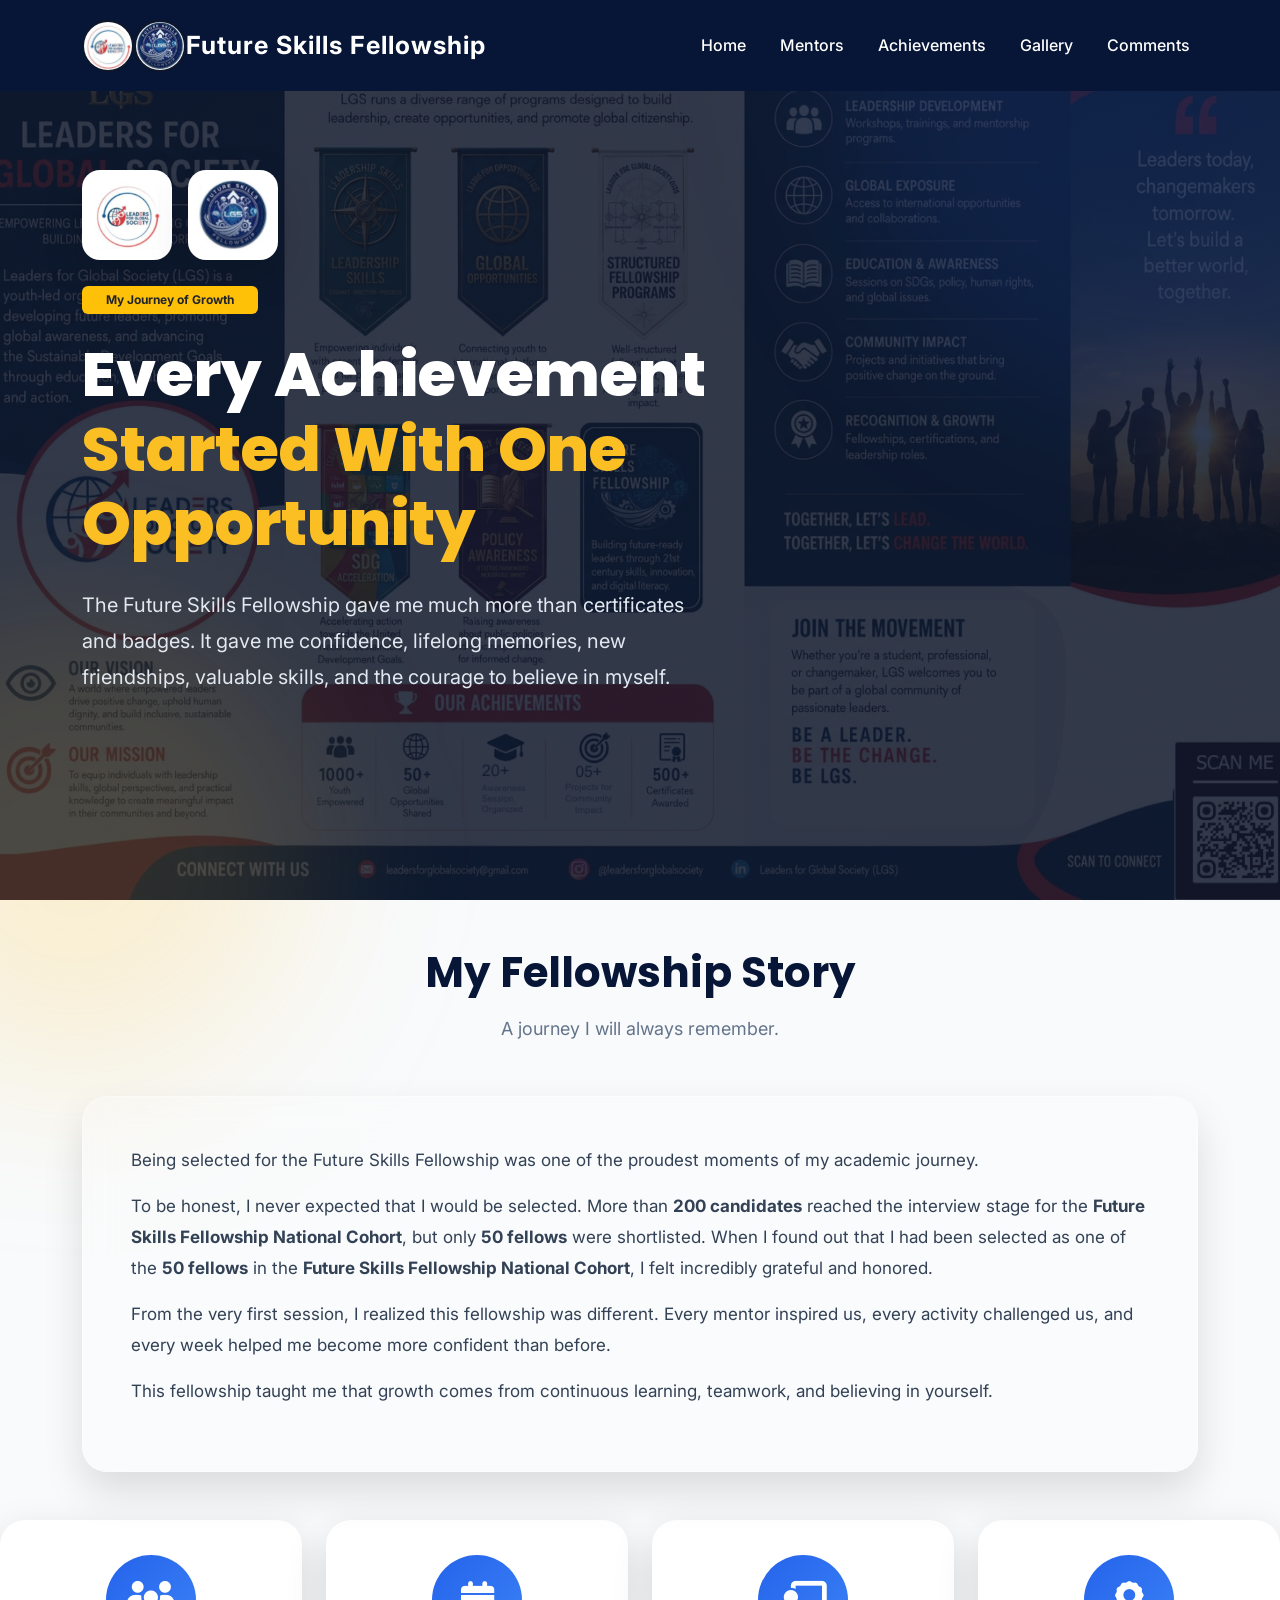
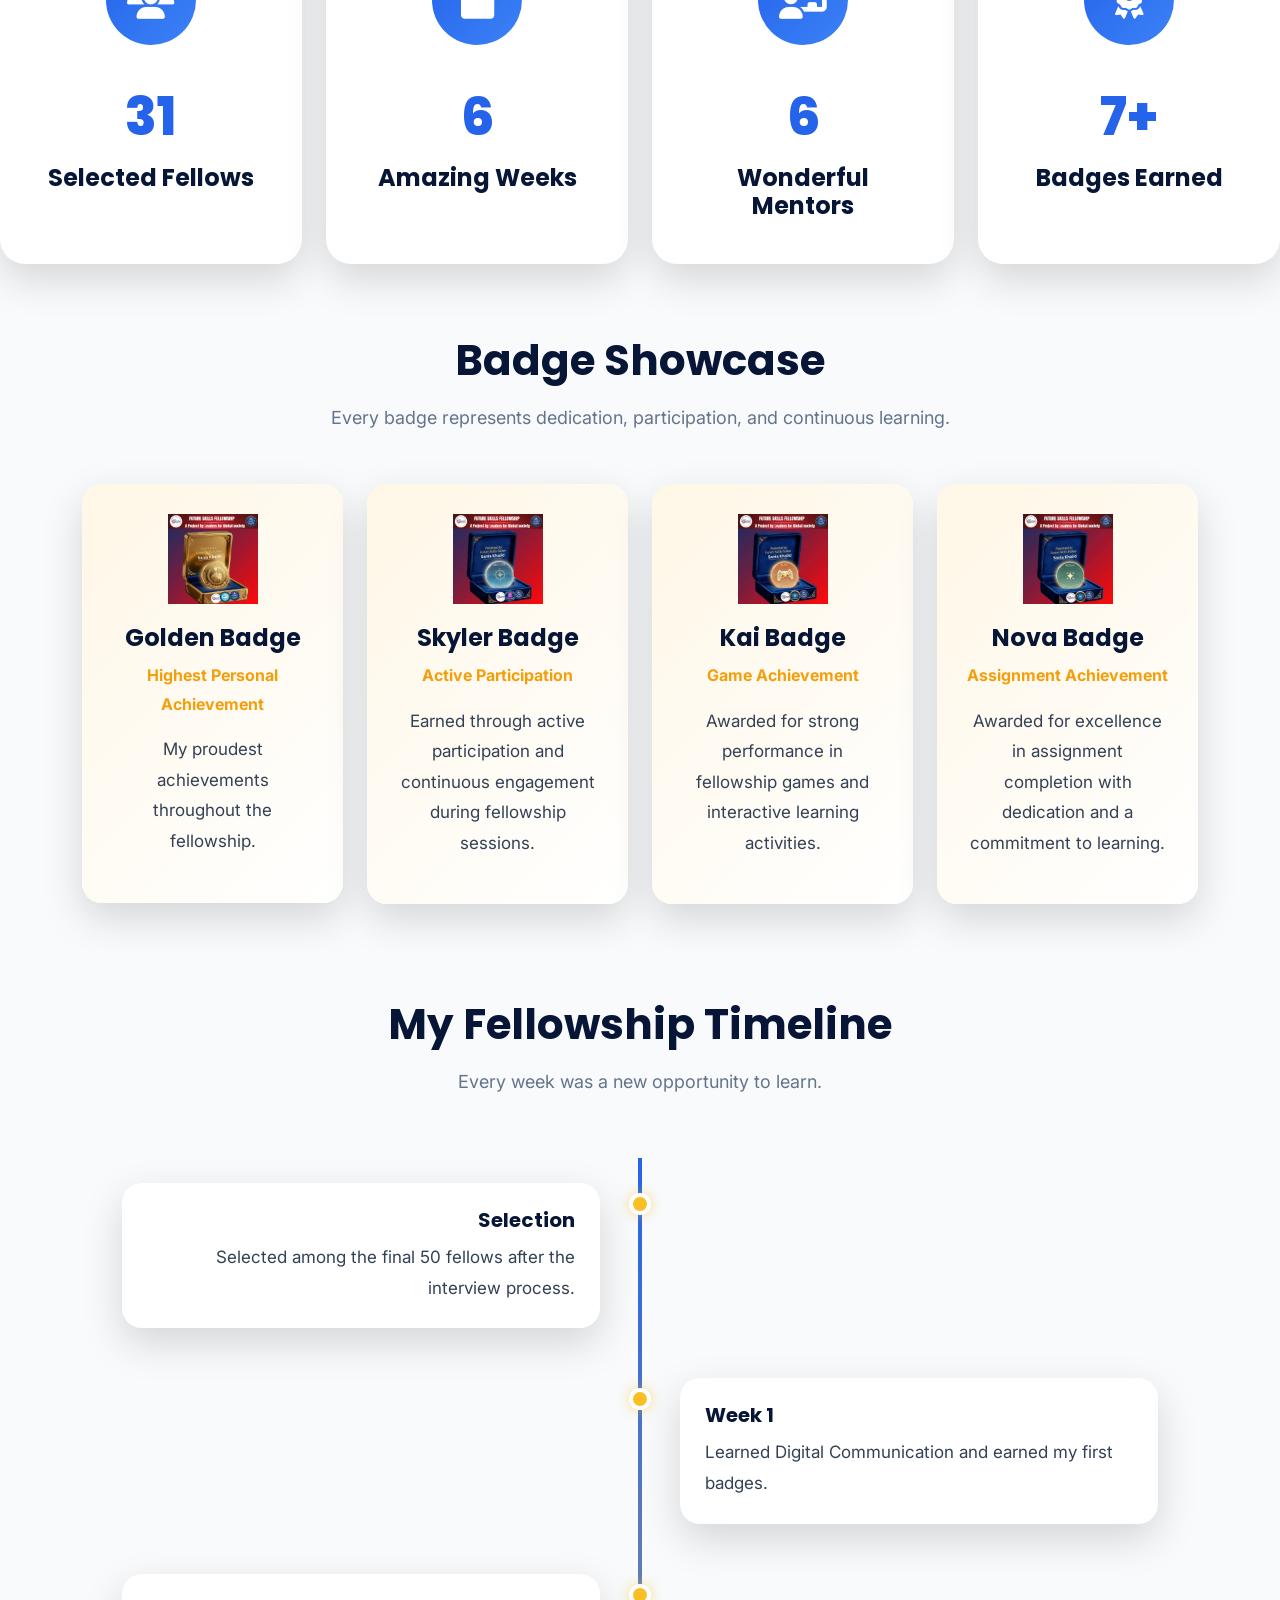
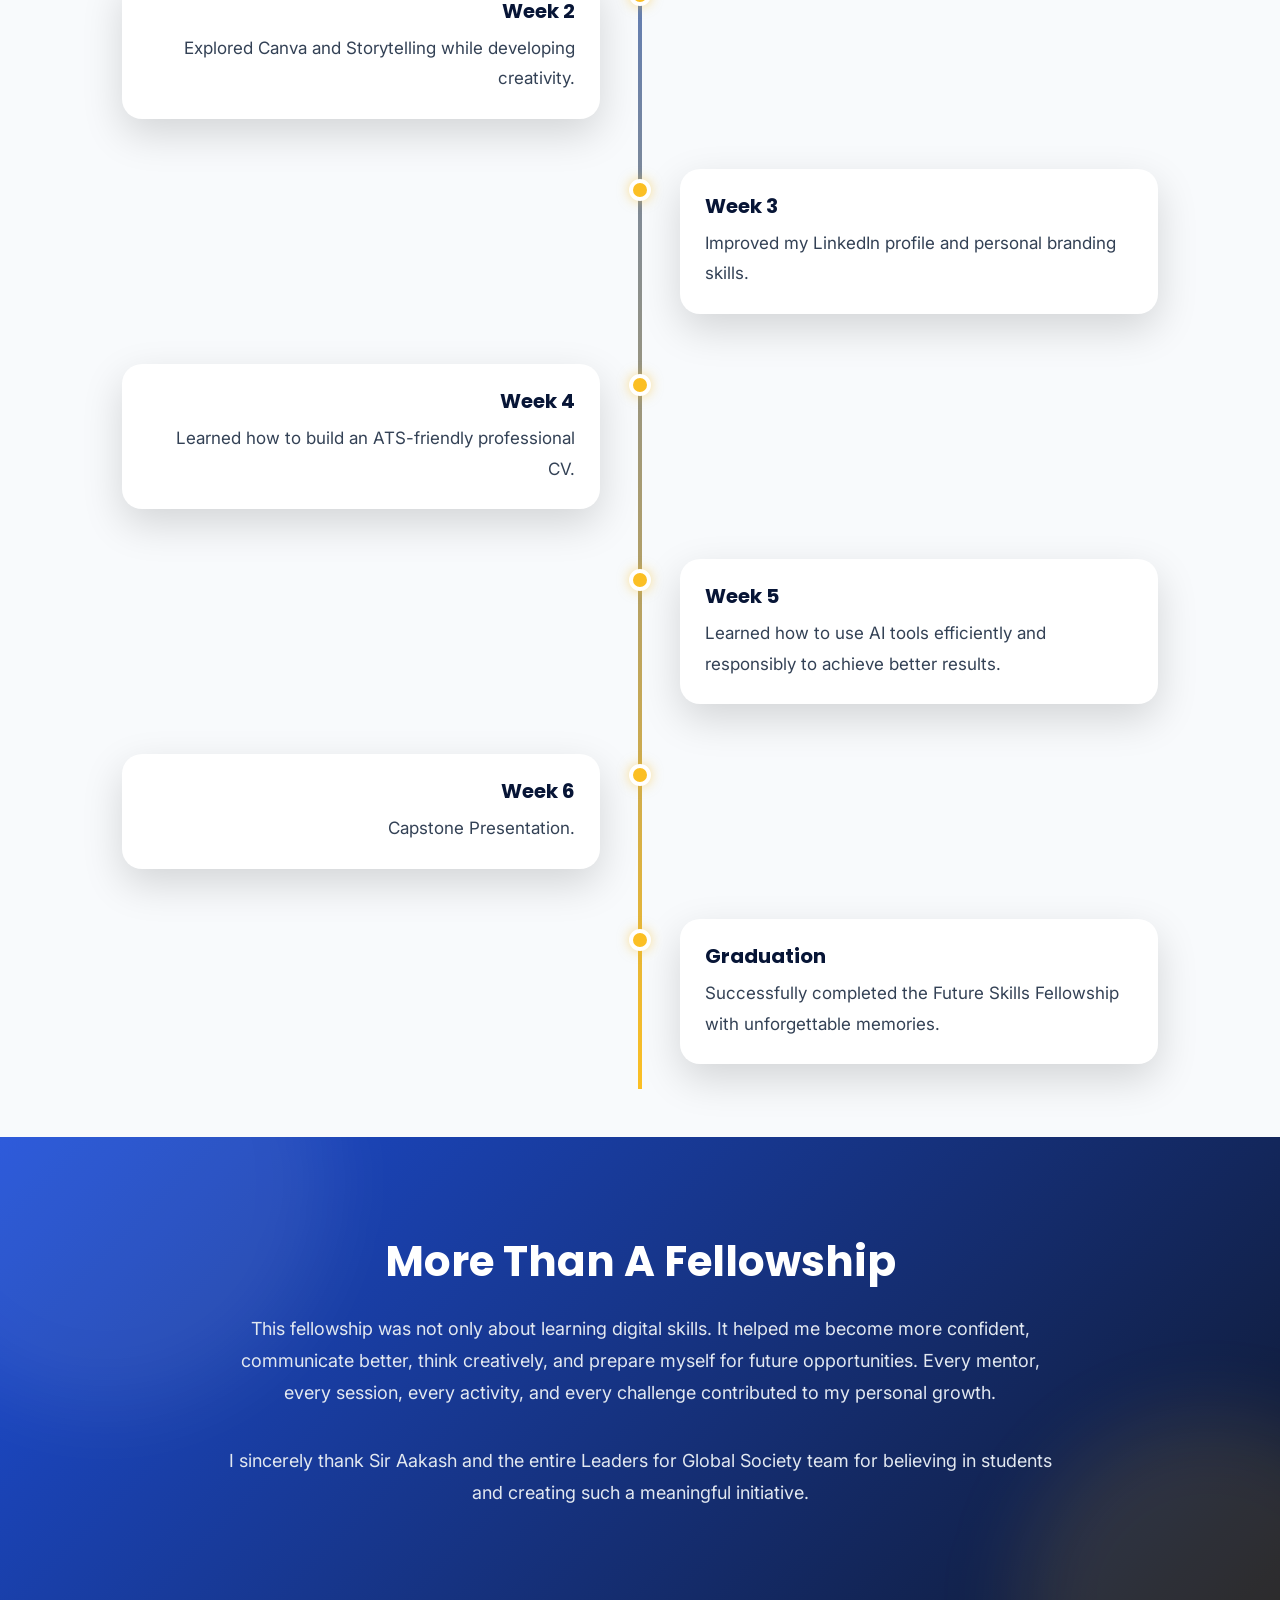
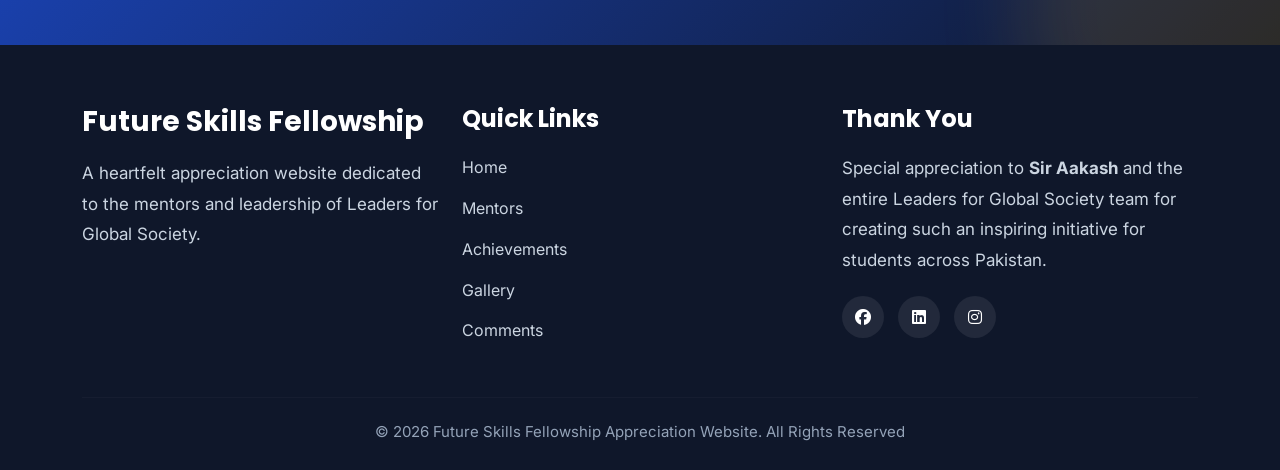
==== commit 9facebf8: "first commit" ====
--- a/achievements.html
+++ b/achievements.html
@@ -214,11 +214,12 @@
 
                     To be honest, I never expected that I would be selected.
 
-                    More than <strong>200 candidates</strong> reached the interview stage,
-                    but only <strong>50 fellows</strong> were shortlisted.
-
-                    When I found out that I was among those 50 fellows,
-                    I felt incredibly grateful and honored.
+                     More than <strong>200 candidates</strong> reached the interview stage for the
+                    <strong>Future Skills Fellowship National Cohort</strong>, but only
+                   <strong>50 fellows</strong> were shortlisted.
+
+                  When I found out that I had been selected as one of the <strong>50 fellows</strong> in the
+                <strong>Future Skills Fellowship National Cohort</strong>, I felt incredibly grateful and honored.
 
                 </p>
 
@@ -728,7 +729,59 @@
         });
     </script>
 
-    <script src="script.js"></script>
+    <script>/*========== Counter section ==========*/
+document.addEventListener("DOMContentLoaded", () => {
+
+    const counters = document.querySelectorAll(".counter");
+
+    const observer = new IntersectionObserver((entries, observer) => {
+
+        entries.forEach(entry => {
+
+            if (!entry.isIntersecting) return;
+
+            const counter = entry.target;
+            const target = +counter.getAttribute("data-target");
+
+            let count = 0;
+            const speed = 40;
+
+            const updateCounter = () => {
+
+                if (count < target) {
+
+                    count++;
+                    counter.textContent = count;
+
+                    setTimeout(updateCounter, speed);
+
+                } else {
+
+                    if (target === 7) {
+                        counter.textContent = "7+";
+                    } else {
+                        counter.textContent = target;
+                    }
+
+                }
+
+            };
+
+            updateCounter();
+
+            observer.unobserve(counter);
+
+        });
+
+    }, {
+        threshold: 0.5
+    });
+
+    counters.forEach(counter => observer.observe(counter));
+
+});
+
+</script>
 
 </body>
 
--- a/style.css
+++ b/style.css
@@ -2660,4 +2660,4 @@
     width:100%;
 }
 
-}+}
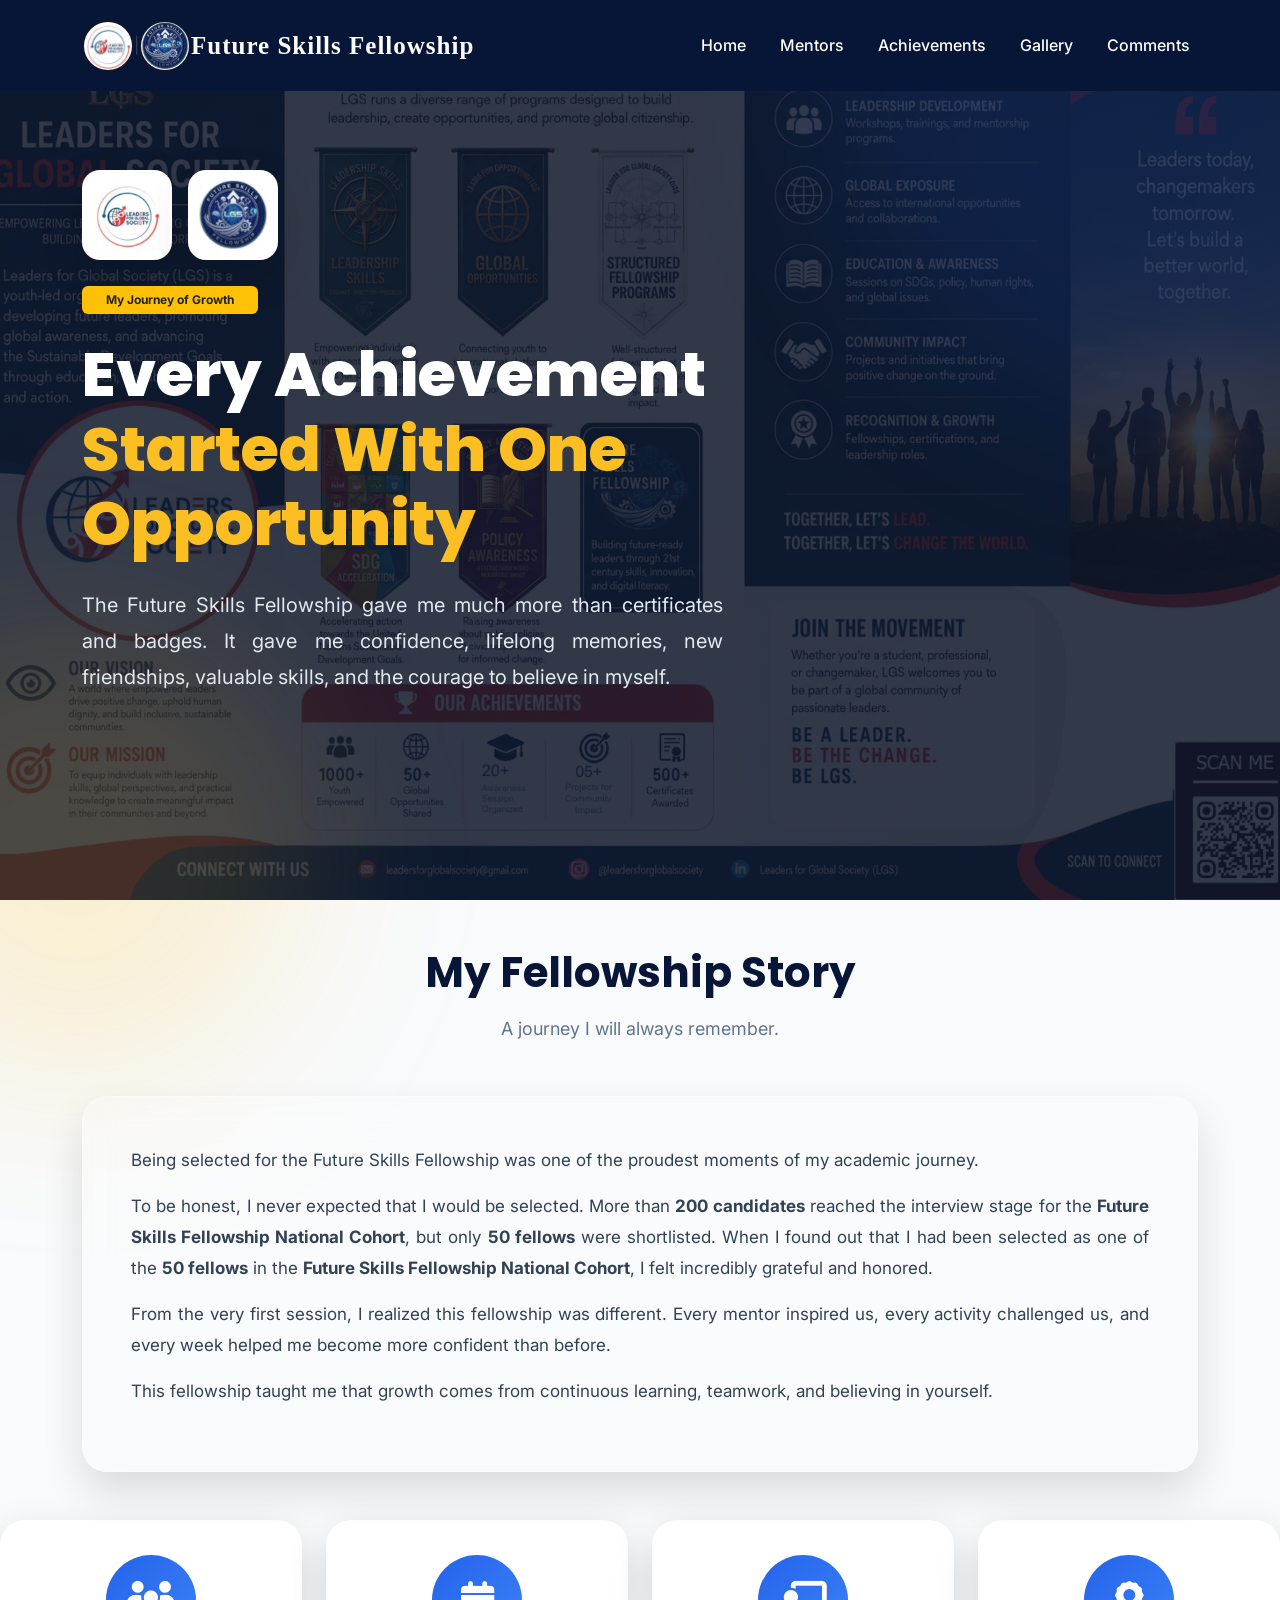
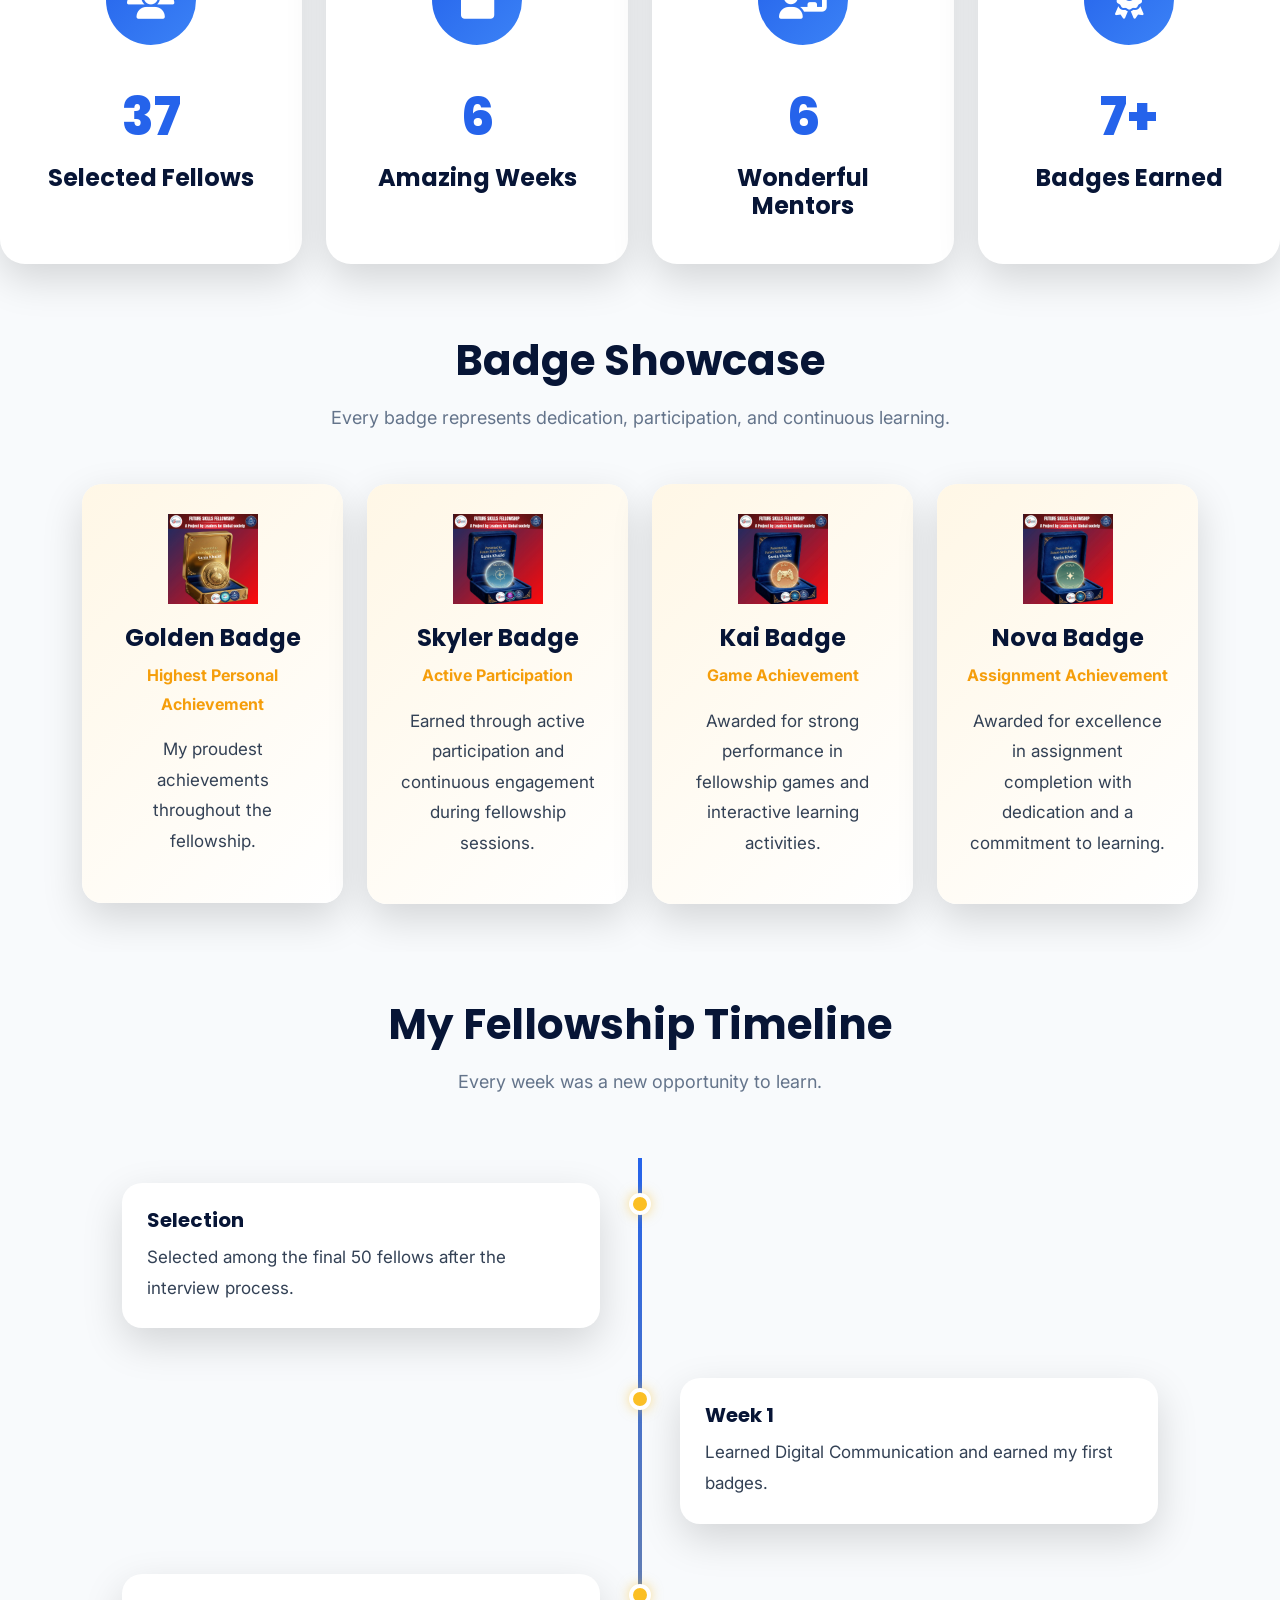
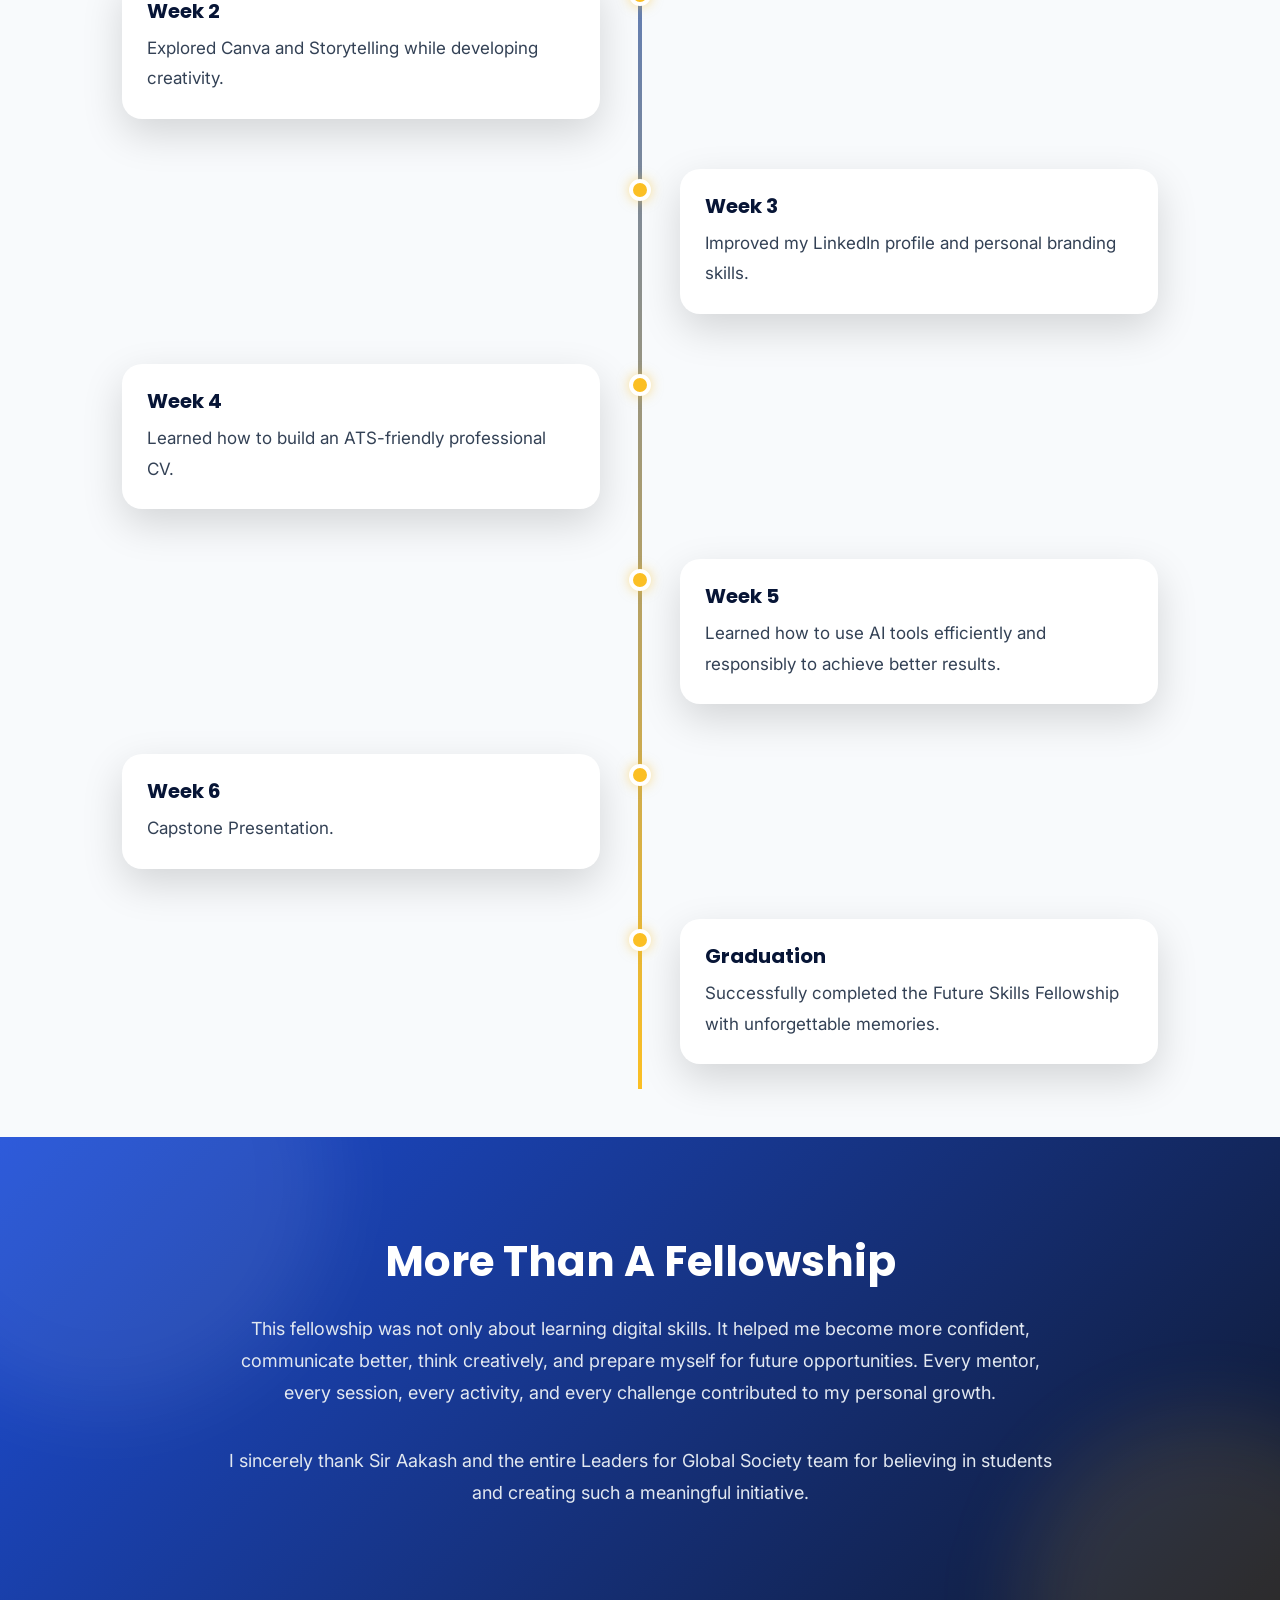
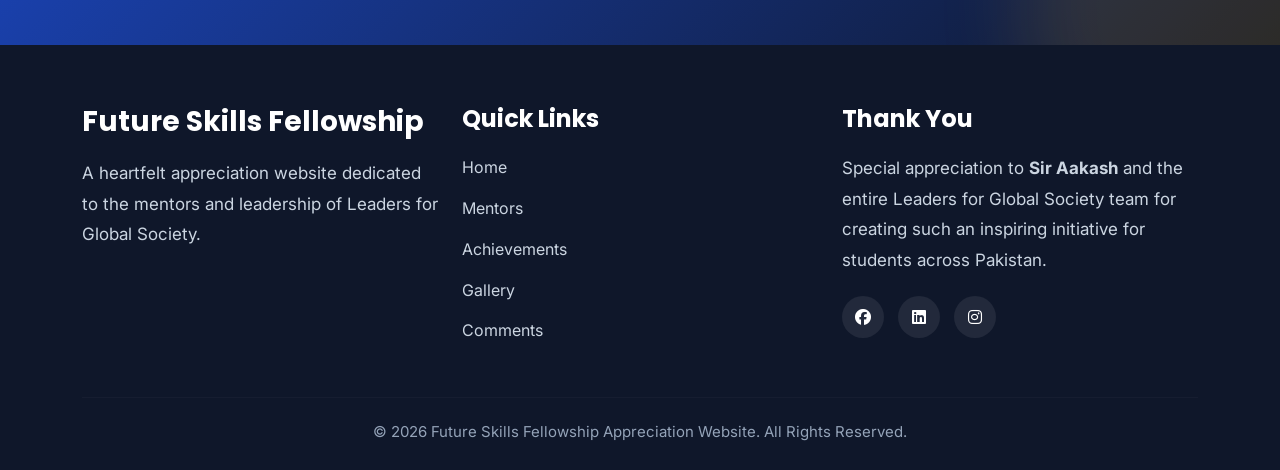
==== commit d6556336: "updated" ====
--- a/achievements.html
+++ b/achievements.html
@@ -36,6 +36,7 @@
             <div>
           <img src="images/LGS.jpeg" class="logo-pill">
         </div>
+        |
         <!-- Logo 2: Replace text with LGS logo image if you have it -->
         <div >
           <img src="images/FSF.jpeg" class="logo-pill">
@@ -158,7 +159,7 @@
 
                     </h1>
 
-                    <p>
+                    <p class="p1">
 
                         The Future Skills Fellowship gave me much more than
                         certificates and badges.
@@ -203,14 +204,14 @@
 
             <div class="glass-card p-5">
 
-                <p>
+                <p class="p1">
 
                     Being selected for the Future Skills Fellowship was one of the
                     proudest moments of my academic journey.
 
                 </p>
 
-                <p>
+                <p class="p1">
 
                     To be honest, I never expected that I would be selected.
 
@@ -223,7 +224,7 @@
 
                 </p>
 
-                <p>
+                <p class="p1">
 
                     From the very first session,
                     I realized this fellowship was different.
@@ -235,7 +236,7 @@
 
                 </p>
 
-                <p>
+                <p class="p1">
 
                     This fellowship taught me that growth comes from
                     continuous learning, teamwork,
@@ -321,8 +322,7 @@
 
                         <p class="mt-3">
 
-                            <!--Receiving the Golden Badge was an unforgettable moment.
-                            I truly never expected to earn it, and it became one of-->
+                        
                             My proudest achievements throughout the fellowship.
 
                         </p>
@@ -346,7 +346,7 @@
                         <p class="mt-3">
 
                             Earned through active participation
-                           <!--enthusiasm, -->and continuous engagement
+                            and continuous engagement
                             during fellowship sessions.
 
                         </p>
@@ -367,7 +367,7 @@
 
                         <span>Game Achievement</span>
 
-                        <p class="mt-3">
+                        <p  class="mt-3">
 
                             Awarded for strong performance
                             in fellowship games and interactive
@@ -391,7 +391,7 @@
 
                         <span>Assignment Achievement</span>
 
-                        <p class="mt-3">
+                        <p  class="mt-3">
 
                         Awarded for excellence
                         in assignment completion with dedication
@@ -447,6 +447,7 @@
                         <p>
 
                             Selected among the final 50 fellows after the interview process.
+                            
 
                         </p>
 
@@ -702,7 +703,7 @@
 
         <div class="copyright text-center">
 
-            © 2026 Future Skills Fellowship Appreciation Website. All Rights Reserved
+            © 2026 Future Skills Fellowship Appreciation Website. All Rights Reserved.
 
             <br>
 
--- a/style.css
+++ b/style.css
@@ -117,15 +117,24 @@
     font-weight: 700;
 
     color: var(--primary);
-
-}
-
+    
+
+}
+
+.center 
+{
+    text-align: center;
+}
 p {
 
     font-size: 17px;
 
     color: var(--text);
-
+    
+
+}
+.p1 {
+    text-align: justify;
 }
 
 a {
@@ -244,7 +253,8 @@
     color: #fff !important;
 
     letter-spacing: 1px;
-
+    
+     font-family:Cambria, Cochin, Georgia, Times, 'Times New Roman', serif ;
 }
 
 .nav-link {
@@ -1136,6 +1146,7 @@
     padding: 25px;
 
     box-shadow: var(--shadow);
+    text-align: left;
 
 }
 
@@ -1576,7 +1587,7 @@
     font-size:15px;
 }
 
-/* Mobile */
+/* Mobile 
 
 @media (max-width:991px){
 
@@ -1605,7 +1616,7 @@
     .footer-btn{
         margin-top:20px;
     }
-}
+}*/
 
 /*==================================================
             BACK TO TOP BUTTON
@@ -1889,267 +1900,218 @@
         TABLETS
 ==============================*/
 
-@media (max-width:992px) {
-
-    .hero {
-
-        text-align: center;
-
-        padding-top: 140px;
-
-        min-height: auto;
-
-        padding-bottom: 100px;
-
-    }
-
-    .hero h1 {
-
-        font-size: 48px;
-
-    }
-
-    .hero p {
-
-        margin: auto;
-
-        margin-bottom: 35px;
-
-    }
-
-    .hero-image {
-
-        margin-top: 60px;
-
-        max-width: 450px;
-
-        margin-left: auto;
-
-        margin-right: auto;
-
-    }
-
-    .logo {
-
-        width: 80px;
-
-        height: 80px;
-
-    }
-
-    .timeline::before {
-
-        left: 25px;
-
-    }
-
-    .timeline-item {
-
-        width: 100%;
-
-        padding-left: 70px;
-
-        padding-right: 20px;
-
-        left: 0 !important;
-
-        text-align: left !important;
-
-        margin-bottom: 40px;
-
-    }
-
-    .timeline-dot {
-
-        left: 15px !important;
-
-        right: auto;
-
-    }
-
-    .section-title {
-
-        font-size: 36px;
-
-    }
-
-}
-
+@media (max-width: 992px) {
+
+.hero{
+    padding-top:120px;
+    padding-bottom:70px;
+    text-align:center;
+}
+
+.hero h1{
+    font-size:42px;
+}
+
+.hero p{
+    font-size:18px;
+    width:90%;
+    margin:auto;
+}
+
+.hero-image{
+    max-width:380px;
+    width:100%;
+    margin:40px auto 0;
+}
+
+.section-title{
+    font-size:34px;
+}
+
+.logo{
+    width:70px;
+    height:70px;
+}
+
+.timeline::before{
+    left:20px;
+}
+
+.timeline-item{
+    width:100%;
+    padding-left:60px;
+    padding-right:10px;
+    left:0!important;
+}
+
+.timeline-dot{
+    left:10px!important;
+}
+}
 
 /*==============================
         MOBILE
 ==============================*/
 
-@media (max-width:768px) {
-
-    section {
-
-        padding: 80px 0;
-
-    }
-
-    .navbar {
-
-        padding: 14px 0;
-
-    }
-
-    .navbar-brand {
-
-        font-size: 20px;
-
-    }
-
-    .nav-link {
-
-        margin-left: 0;
-
-        padding: 12px 0;
-
-    }
-
-    .hero h1 {
-
-        font-size: 38px;
-
-        line-height: 1.3;
-
-    }
-
-    .hero p {
-
-        font-size: 17px;
-
-    }
-
-    .logo {
-
-        width: 65px;
-
-        height: 65px;
-
-    }
-
-    .btn {
-
-        width: 100%;
-
-        margin-bottom: 15px;
-
-    }
-
-    .mentor-card img {
-
-        height: 260px;
-
-    }
-
-    .gallery-card img {
-
-        height: 220px;
-
-    }
-
-    .cta-section h2 {
-
-        font-size: 32px;
-
-    }
-
-    .counter {
-
-        font-size: 40px;
-
-    }
-
-    footer {
-
-        text-align: center;
-
-    }
-
-    .footer-social {
-
-        justify-content: center;
-
-    }
-
-}
-
+@media (max-width:768px){
+
+section{
+    padding:60px 0;
+}
+
+.navbar{
+    padding:10px 0;
+}
+
+.navbar-brand{
+    font-size:20px;
+}
+
+.nav-link{
+    margin-left:0;
+    text-align:center;
+    padding:10px;
+}
+
+.hero{
+    padding-top:100px;
+    padding-bottom:60px;
+    text-align:center;
+}
+
+.hero h1{
+    font-size:32px;
+    line-height:1.3;
+}
+
+.hero p{
+    font-size:16px;
+    width:95%;
+    margin:20px auto;
+}
+
+.hero-image{
+    width:90%;
+    max-width:280px;
+    margin:30px auto 0;
+}
+
+.logo{
+    width:55px;
+    height:55px;
+}
+
+/* Buttons */
+.btn{
+    width:auto;
+    padding:10px 20px;
+    font-size:15px;
+    margin:8px;
+}
+
+/* Cards */
+
+.card,
+.mentor-card,
+.gallery-card{
+    padding:18px;
+    margin-bottom:20px;
+}
+
+.mentor-card img{
+    height:220px;
+    object-fit:cover;
+}
+
+.gallery-card img{
+    height:180px;
+    object-fit:cover;
+}
+
+.section-title{
+    font-size:28px;
+}
+
+.cta-section h2{
+    font-size:28px;
+}
+
+.counter{
+    font-size:30px;
+}
+
+footer{
+    text-align:center;
+}
+
+.footer-social{
+    justify-content:center;
+}
+}
 
 /*==============================
         SMALL MOBILE
 ==============================*/
 
-@media (max-width:576px) {
-
-    .hero {
-
-        padding-top: 120px;
-
-    }
-
-    .hero h1 {
-
-        font-size: 30px;
-
-    }
-
-    .hero p {
-
-        font-size: 16px;
-
-    }
-
-    .section-title {
-
-        font-size: 30px;
-
-    }
-
-    .card {
-
-        padding: 25px;
-
-    }
-
-    .logo {
-
-        width: 55px;
-
-        height: 55px;
-
-    }
-
-    .image-placeholder {
-
-        width: 140px;
-
-        height: 140px;
-
-    }
-
-    .image-placeholder i {
-
-        font-size: 32px;
-
-    }
-
-    .gallery-card img {
-
-        height: 200px;
-
-    }
-
-    .counter {
-
-        font-size: 34px;
-
-    }
-
-}
-
-
+@media (max-width:576px){
+
+.hero{
+    padding-top:90px;
+}
+
+.hero h1{
+    font-size:26px;
+}
+
+.hero p{
+    font-size:15px;
+}
+
+.section-title{
+    font-size:24px;
+}
+
+.hero-image{
+    max-width:220px;
+}
+
+.logo{
+    width:45px;
+    height:45px;
+}
+
+.btn{
+    padding:8px 18px;
+    font-size:14px;
+}
+
+.card,
+.mentor-card,
+.gallery-card{
+    padding:15px;
+}
+
+.mentor-card img{
+    height:180px;
+}
+
+.gallery-card img{
+    height:150px;
+}
+
+.image-placeholder{
+    width:120px;
+    height:120px;
+}
+
+.image-placeholder i{
+    font-size:26px;
+}
+
+.counter{
+    font-size:26px;
+}
+}
 /*==================================================
             LOADER
 ==================================================*/
@@ -2661,3 +2623,6 @@
 }
 
 }
+.h5 {
+    text-align: left;
+}
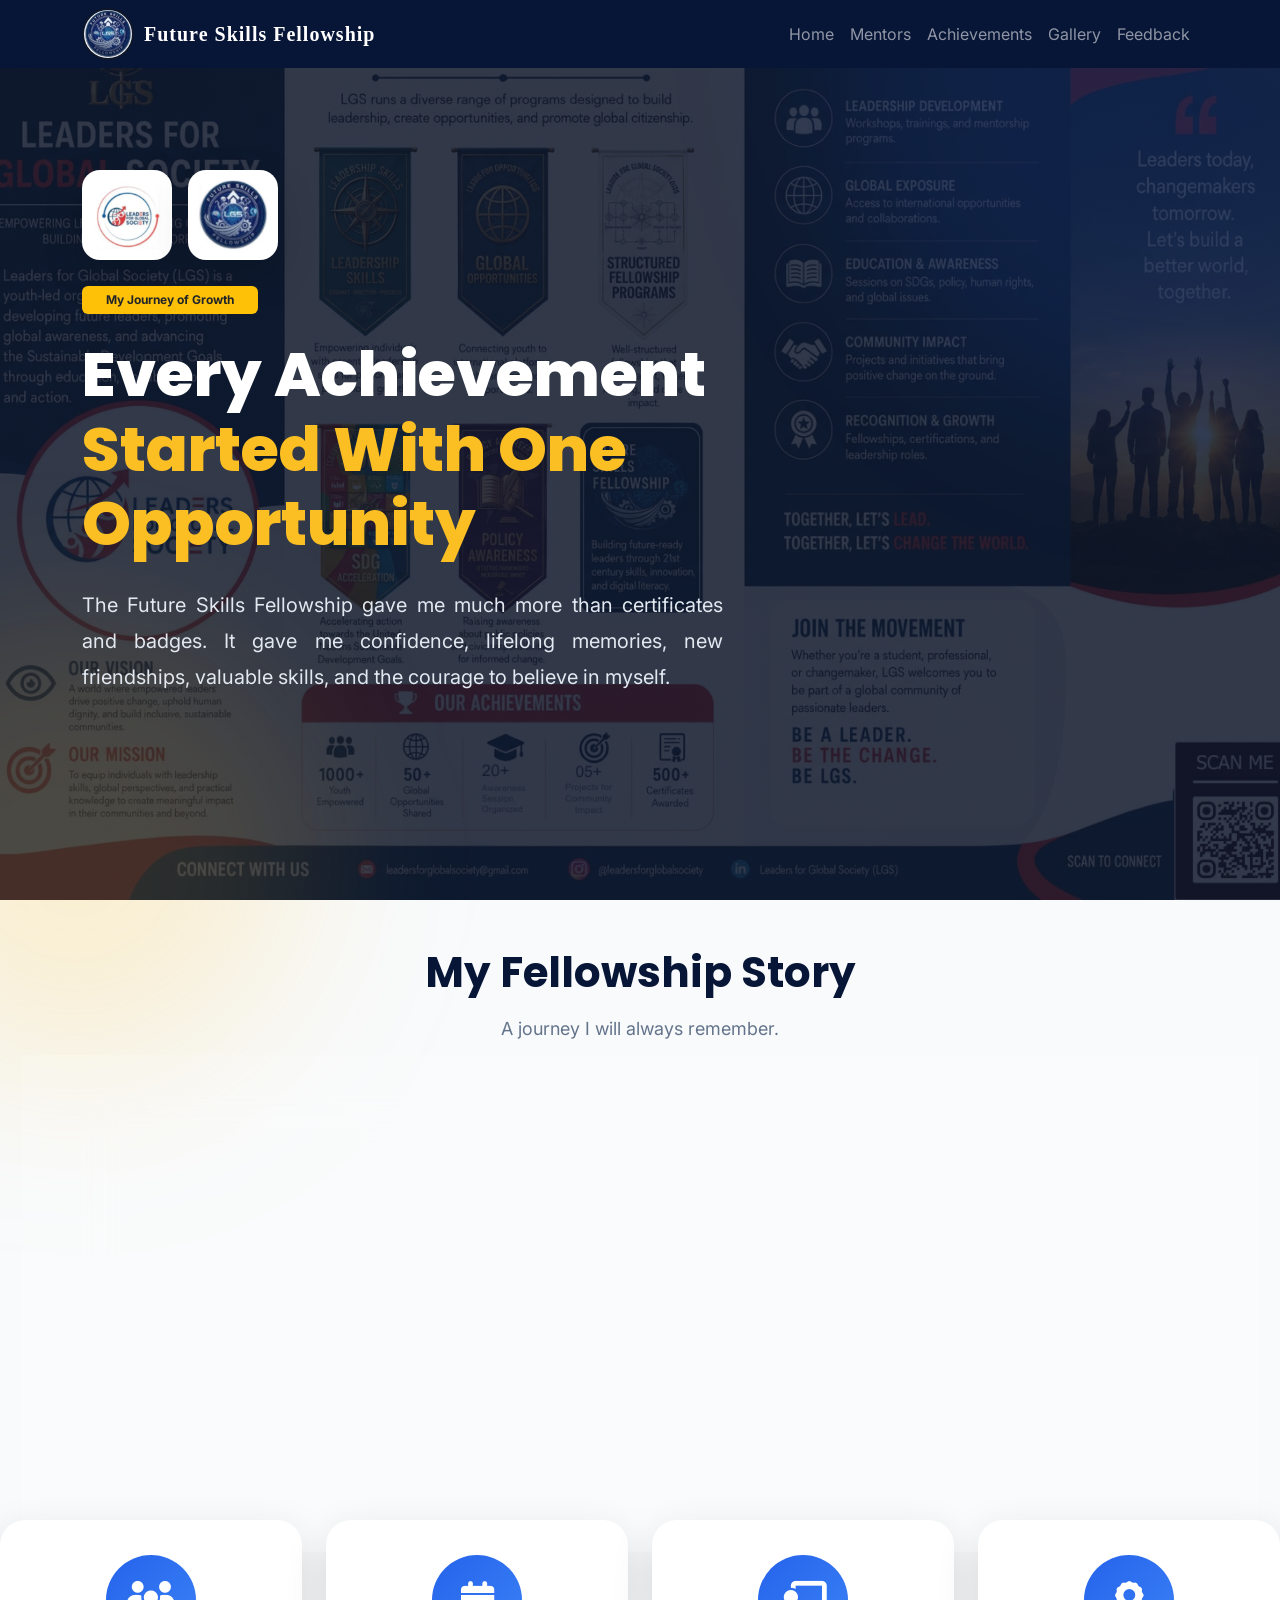
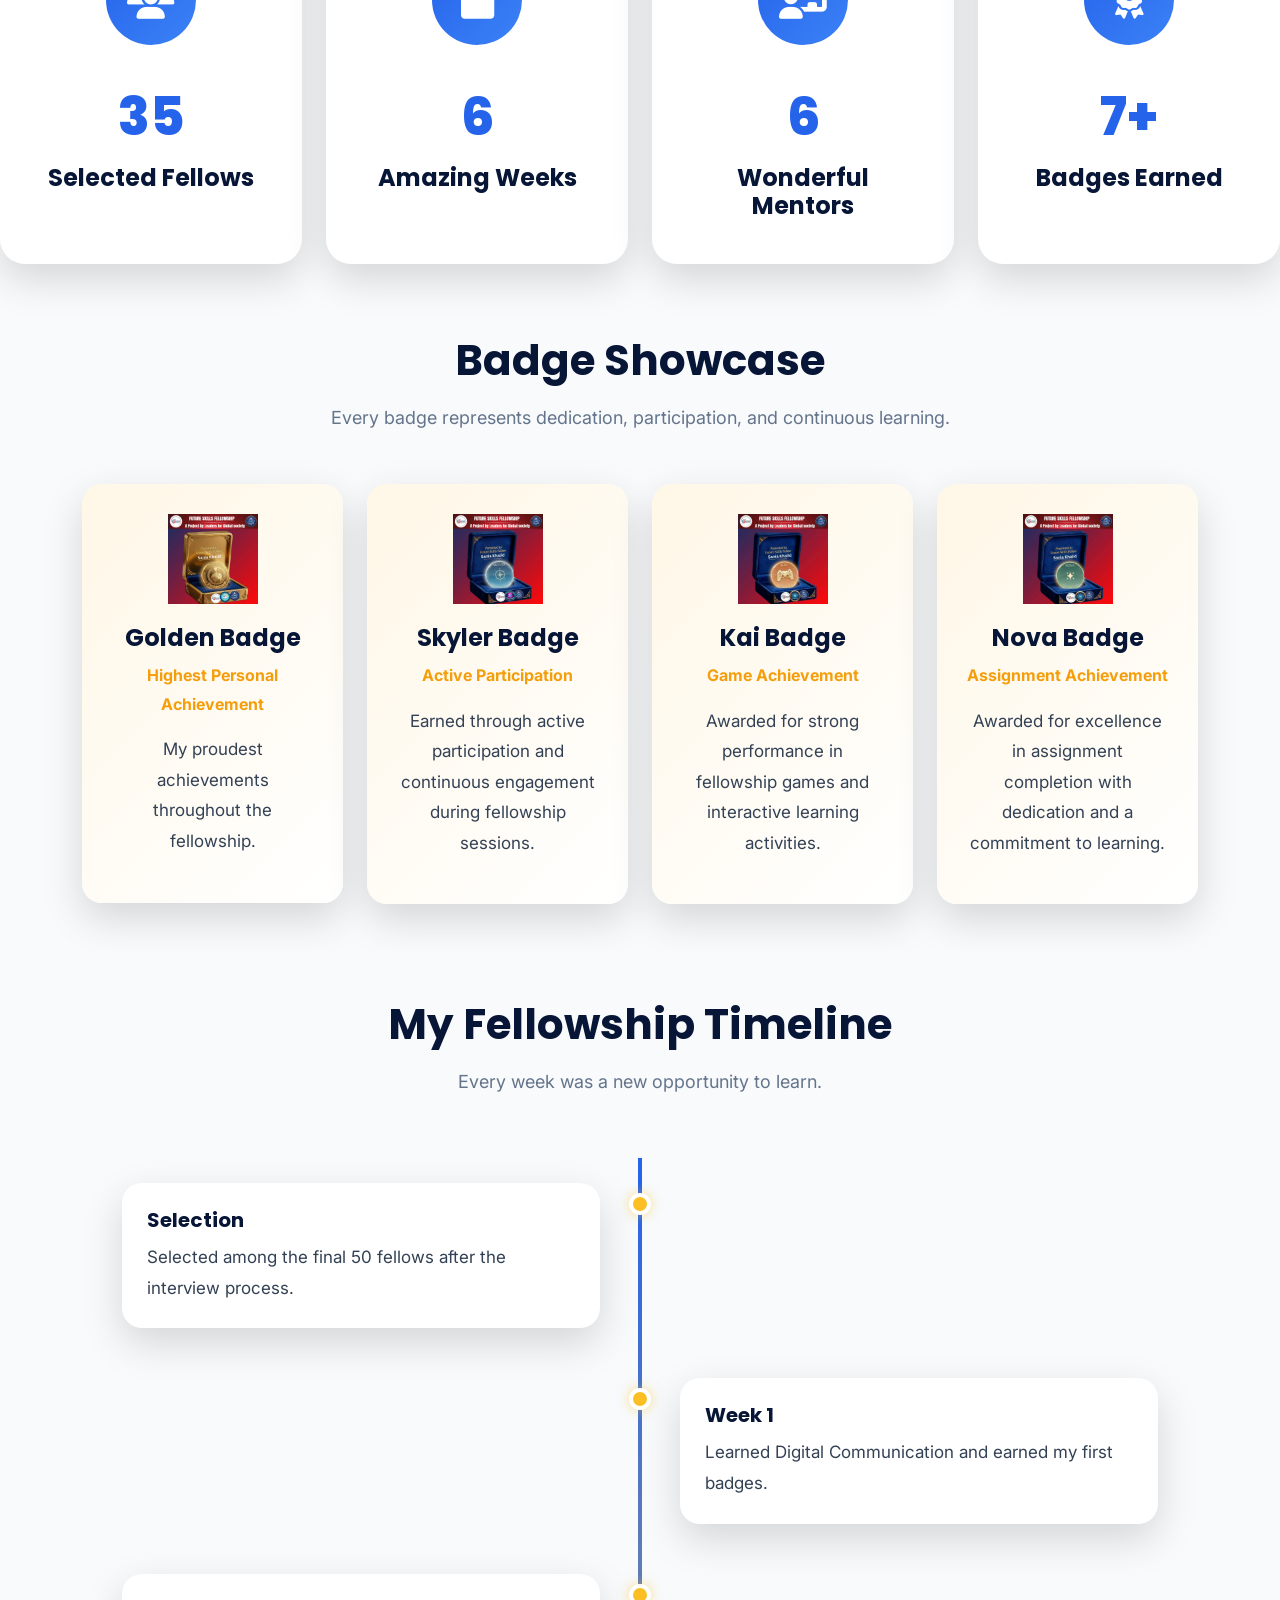
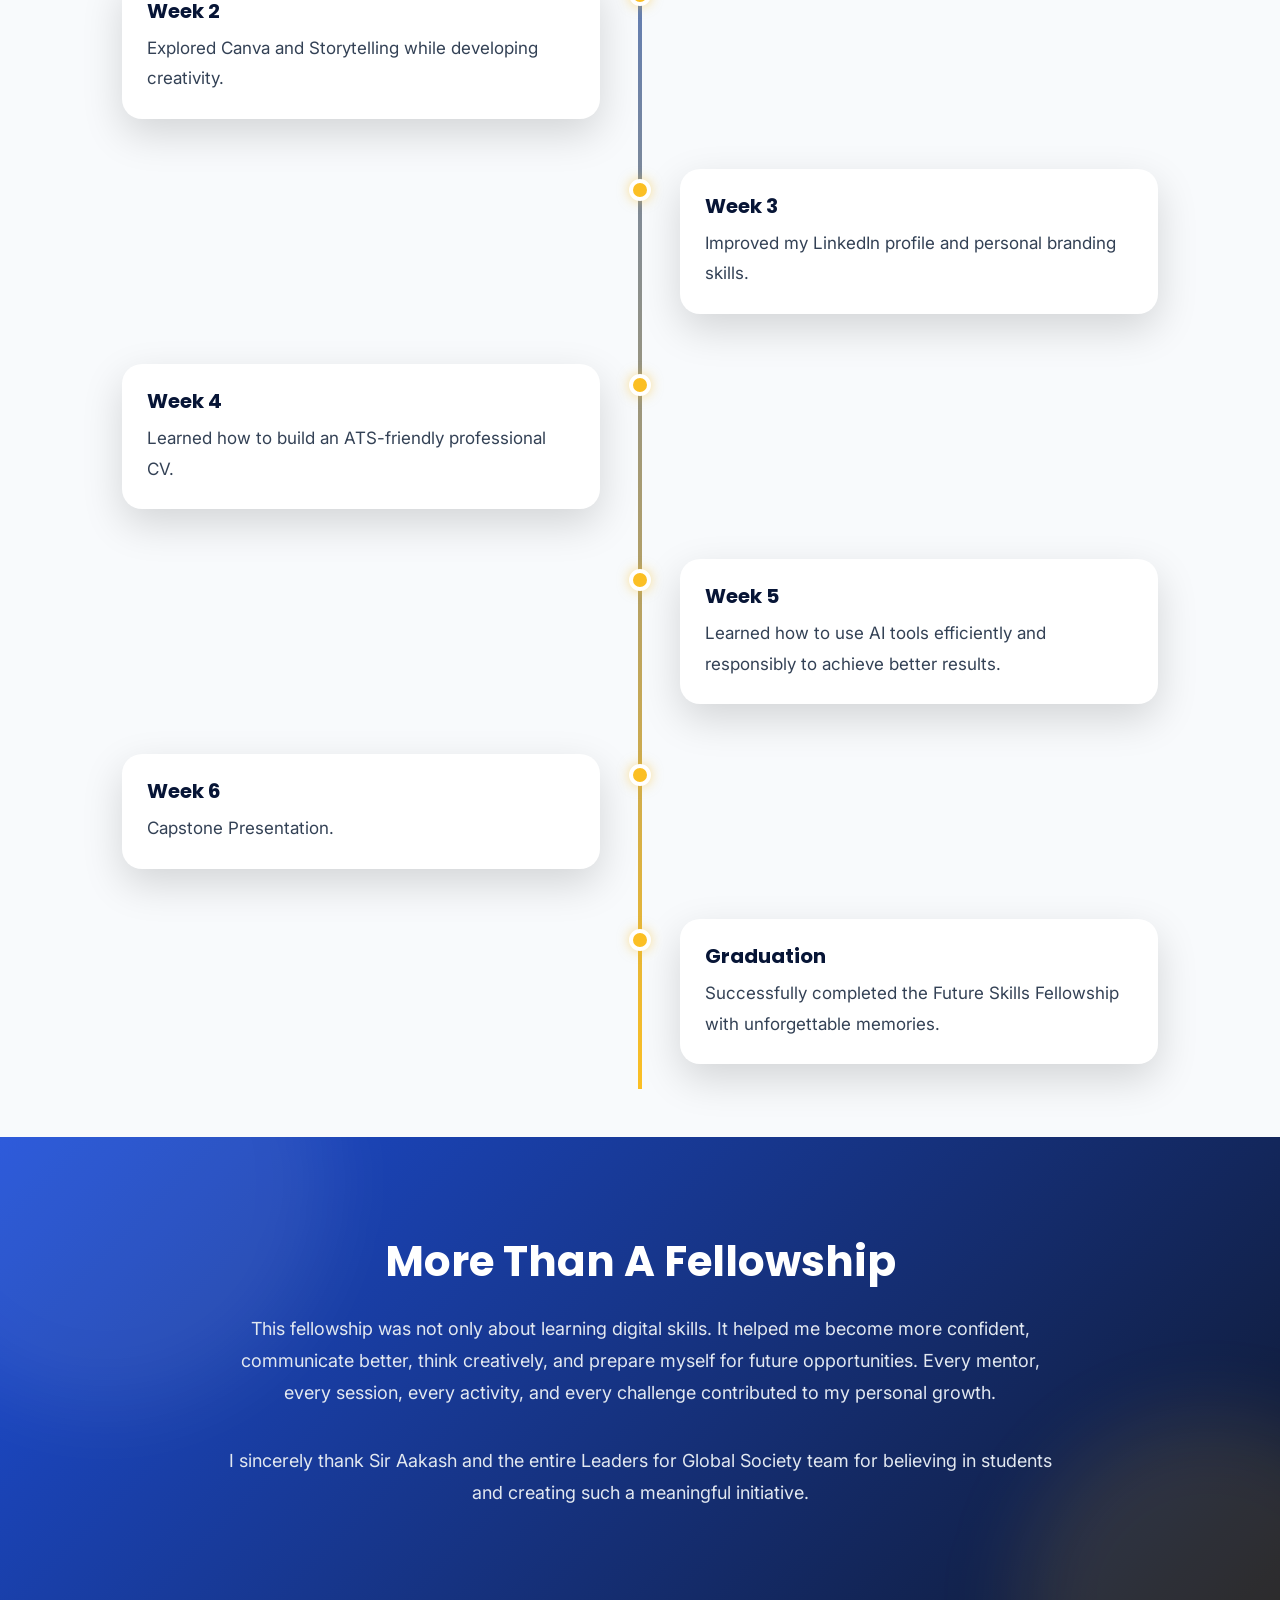
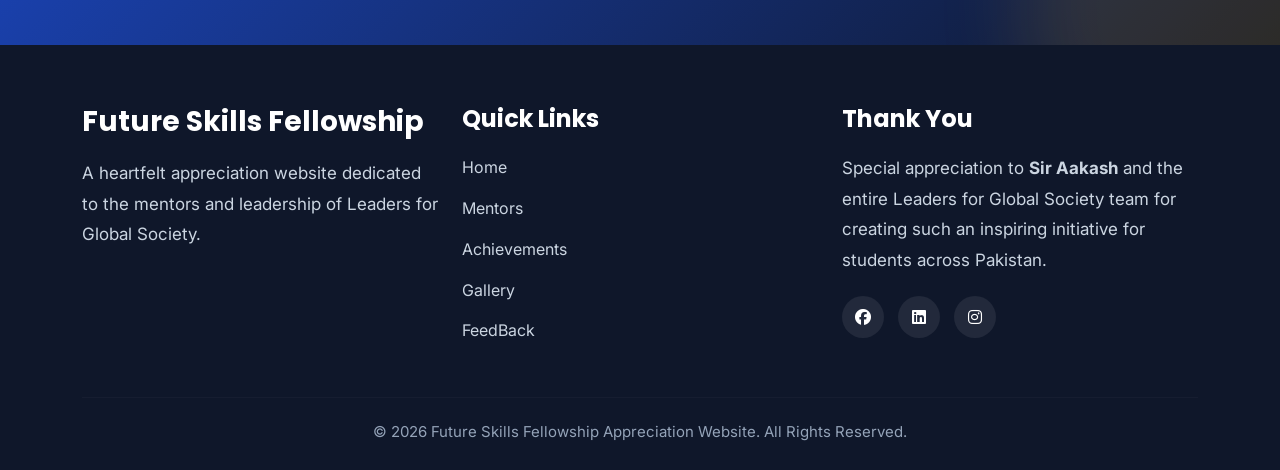
==== commit c7942493: "first commit" ====
--- a/achievements.html
+++ b/achievements.html
@@ -32,91 +32,73 @@
 
     <nav class="navbar navbar-expand-lg navbar-dark fixed-top">
 
-        <div class="container">
-            <div>
-          <img src="images/LGS.jpeg" class="logo-pill">
-        </div>
-        |
-        <!-- Logo 2: Replace text with LGS logo image if you have it -->
-        <div >
-          <img src="images/FSF.jpeg" class="logo-pill">
-        </div>
-
-            <a class="navbar-brand" href="index.html">
-
-                Future Skills Fellowship
-
-            </a>
-
-            <button class="navbar-toggler" data-bs-toggle="collapse" data-bs-target="#navbar">
+    <div class="container">
+
+        <!-- Navbar Top Row -->
+        <div class="navbar-top">
+
+            <div class="navbar-left">
+
+                <!--<img src="images/LGS.jpeg" class="logo-pill">-->
+
+                <img src="images/FSF.jpeg" class="logo-pill">
+
+                <a class="navbar-brand fw-bold" href="#">
+                    Future Skills Fellowship
+                </a>
+
+            </div>
+
+            <!-- Hamburger -->
+            <button class="navbar-toggler"
+                type="button"
+                data-bs-toggle="collapse"
+                data-bs-target="#navbar"
+                aria-controls="navbar"
+                aria-expanded="false"
+                aria-label="Toggle navigation">
 
                 <span class="navbar-toggler-icon"></span>
 
             </button>
 
-            <div class="collapse navbar-collapse" id="navbar">
-
-                <ul class="navbar-nav ms-auto">
-
-                    <li class="nav-item">
-
-                        <a class="nav-link" href="index.html">
-
-                            Home
-
-                        </a>
-
-                    </li>
-
-                    <li class="nav-item">
-
-                        <a class="nav-link" href="mentors.html">
-
-                            Mentors
-
-                        </a>
-
-                    </li>
-
-                    <li class="nav-item">
-
-                        <a class="nav-link active" href="achievements.html">
-
-                            Achievements
-
-                        </a>
-
-                    </li>
-
-                    <li class="nav-item">
-
-                        <a class="nav-link" href="gallery.html">
-
-                            Gallery
-
-                        </a>
-
-                    </li>
-                 
-                    <li class="nav-item">
-
-                        <a class="nav-link" href="comments.php">
-
-                            Comments
-
-                        </a>
-
-                    </li>
-
-                    
-
-                </ul>
-
-            </div>
-
-        </div>
-
-    </nav>
+        </div>
+
+
+        <!-- Navigation Menu -->
+        <div class="collapse navbar-collapse" id="navbar">
+
+            <ul class="navbar-nav ms-auto">
+
+                <li class="nav-item">
+                    <a class="nav-link" href="index.html"> Home </a>
+                </li>
+
+                <li class="nav-item">
+                    <a href="mentors.html" class="nav-link">Mentors</a>
+                </li>
+
+                <li class="nav-item">
+                    <a href="achievements.html" class="nav-link">Achievements</a>
+                </li>
+
+                <li class="nav-item">
+                    <a href="gallery.html" class="nav-link">Gallery</a>
+                </li>
+
+                <li class="nav-item">
+                    <a class="nav-link" href="fellow-speak.html">
+                        Feedback
+                    </a>
+                </li>
+
+            </ul>
+
+        </div>
+
+    </div>
+
+</nav>
 
     <!--================ HERO ================-->
 
@@ -658,7 +640,7 @@
                     <li><a href="mentors.html">Mentors</a></li>
                     <li><a href="achievements.html">Achievements</a></li>
                     <li><a href="gallery.html">Gallery</a></li>
-                     <li><a href="comments.php">Comments</a></li>
+                     <li><a href="fellow-speak.html">FeedBack</a></li>
                     
                     
 
--- a/style.css
+++ b/style.css
@@ -224,9 +224,9 @@
 NAVBAR
 =========================*/
 
-.navbar {
-
-    /*background: rgba(15, 23, 42, .75);*/background: #071536;
+/*.navbar {
+
+    background: #071536;
 
     backdrop-filter: blur(18px);
 
@@ -240,7 +240,7 @@
 
     padding: 12px 0;
 
-    /*background: #0F172A;*/background: #071536;
+    background: #071536;
 
 }
 
@@ -299,9 +299,48 @@
 
     color: var(--accent) !important;
 
-}
-
-
+}*/
+.navbar {
+    background: #071536;
+}
+
+.navbar-top {
+    width: 100%;
+    display: flex;
+    align-items: center;
+    justify-content: space-between;
+}
+
+.navbar-left {
+    display: flex;
+    align-items: center;
+    gap: 10px;
+    min-width: 0;
+}
+
+.logo-pill {
+    width: 55px;
+    height: 55px;
+    object-fit: contain;
+    border-radius: 50%;
+    flex-shrink: 0;
+    gap: 5px;
+}
+
+.navbar-brand {
+    font-size: 20px;
+    font-weight: 700;
+    color: #fff !important;
+    letter-spacing: 1px;
+    font-family: Cambria, Cochin, Georgia, Times, 'Times New Roman', serif;
+    margin: 0;
+    white-space: nowrap;
+}
+
+.navbar-toggler {
+    flex-shrink: 0;
+    margin-left: 15px;
+}
 /*=========================
 BUTTON
 =========================*/
